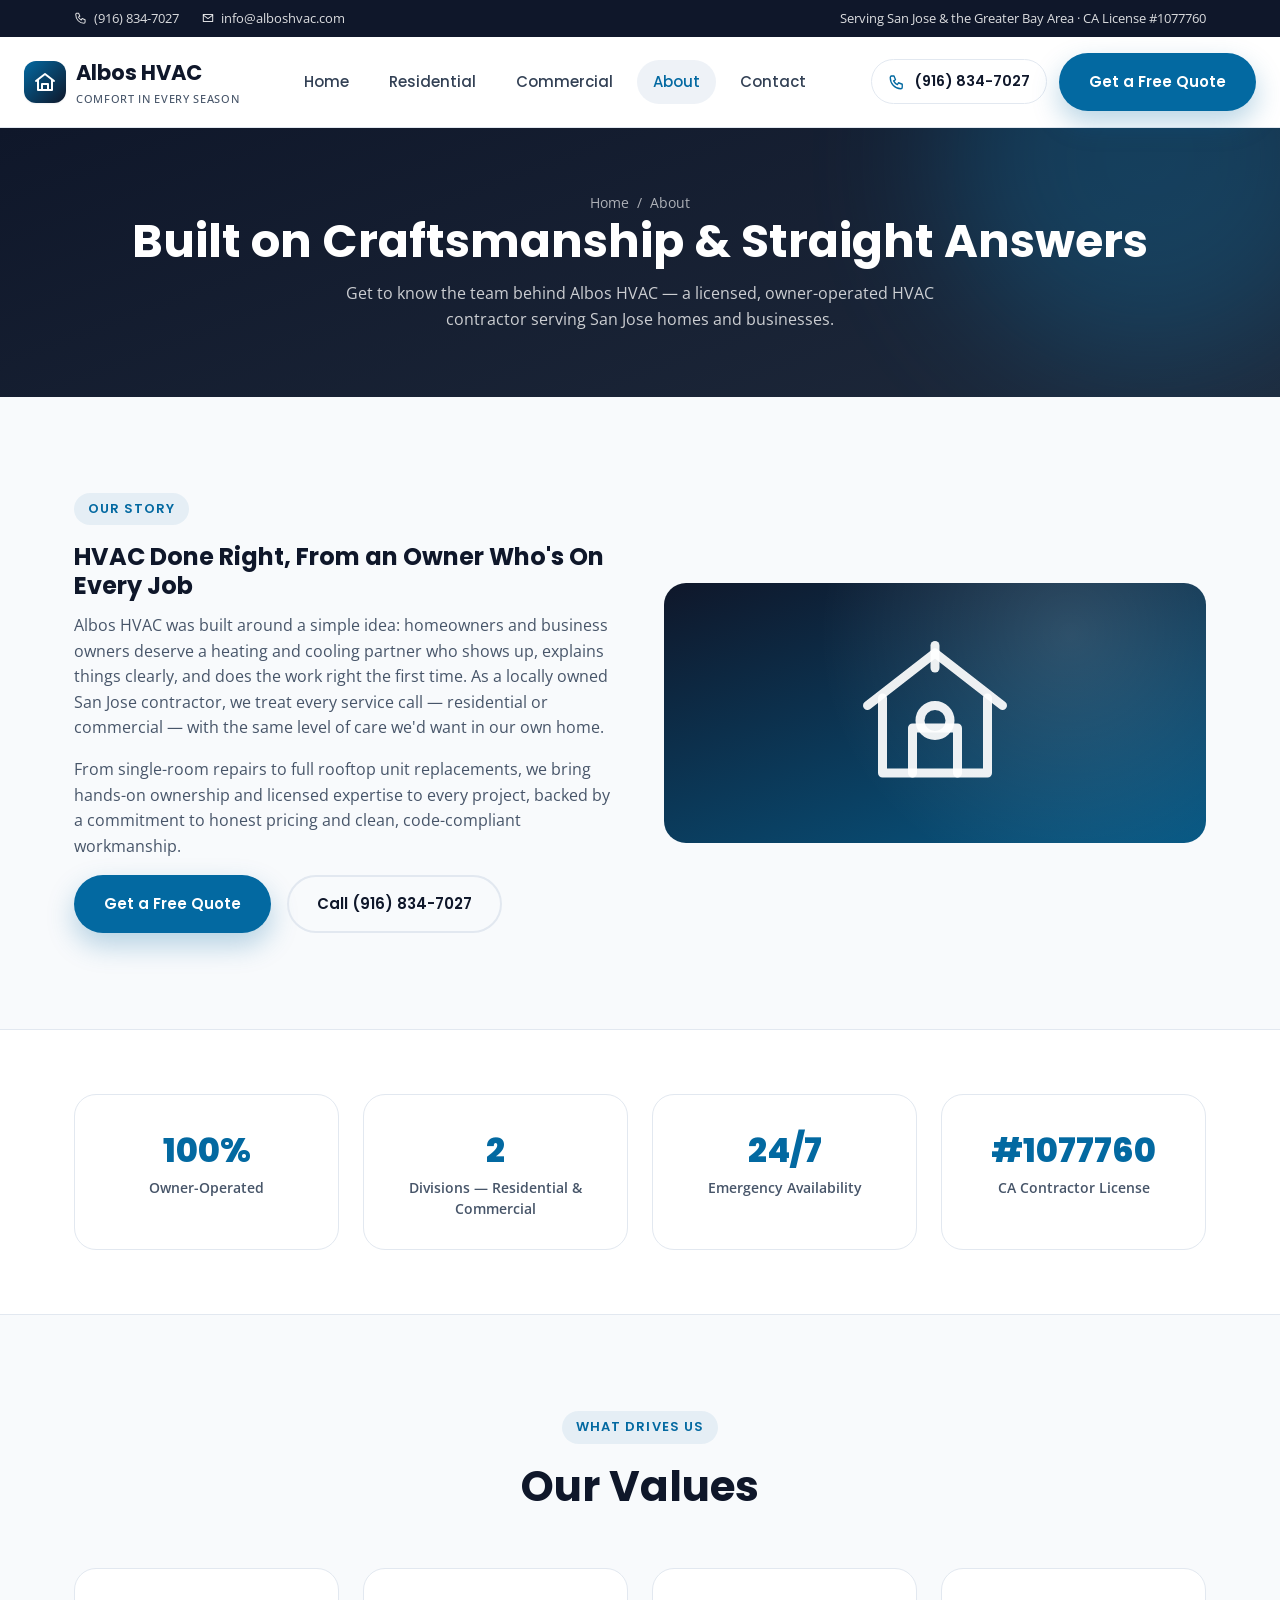
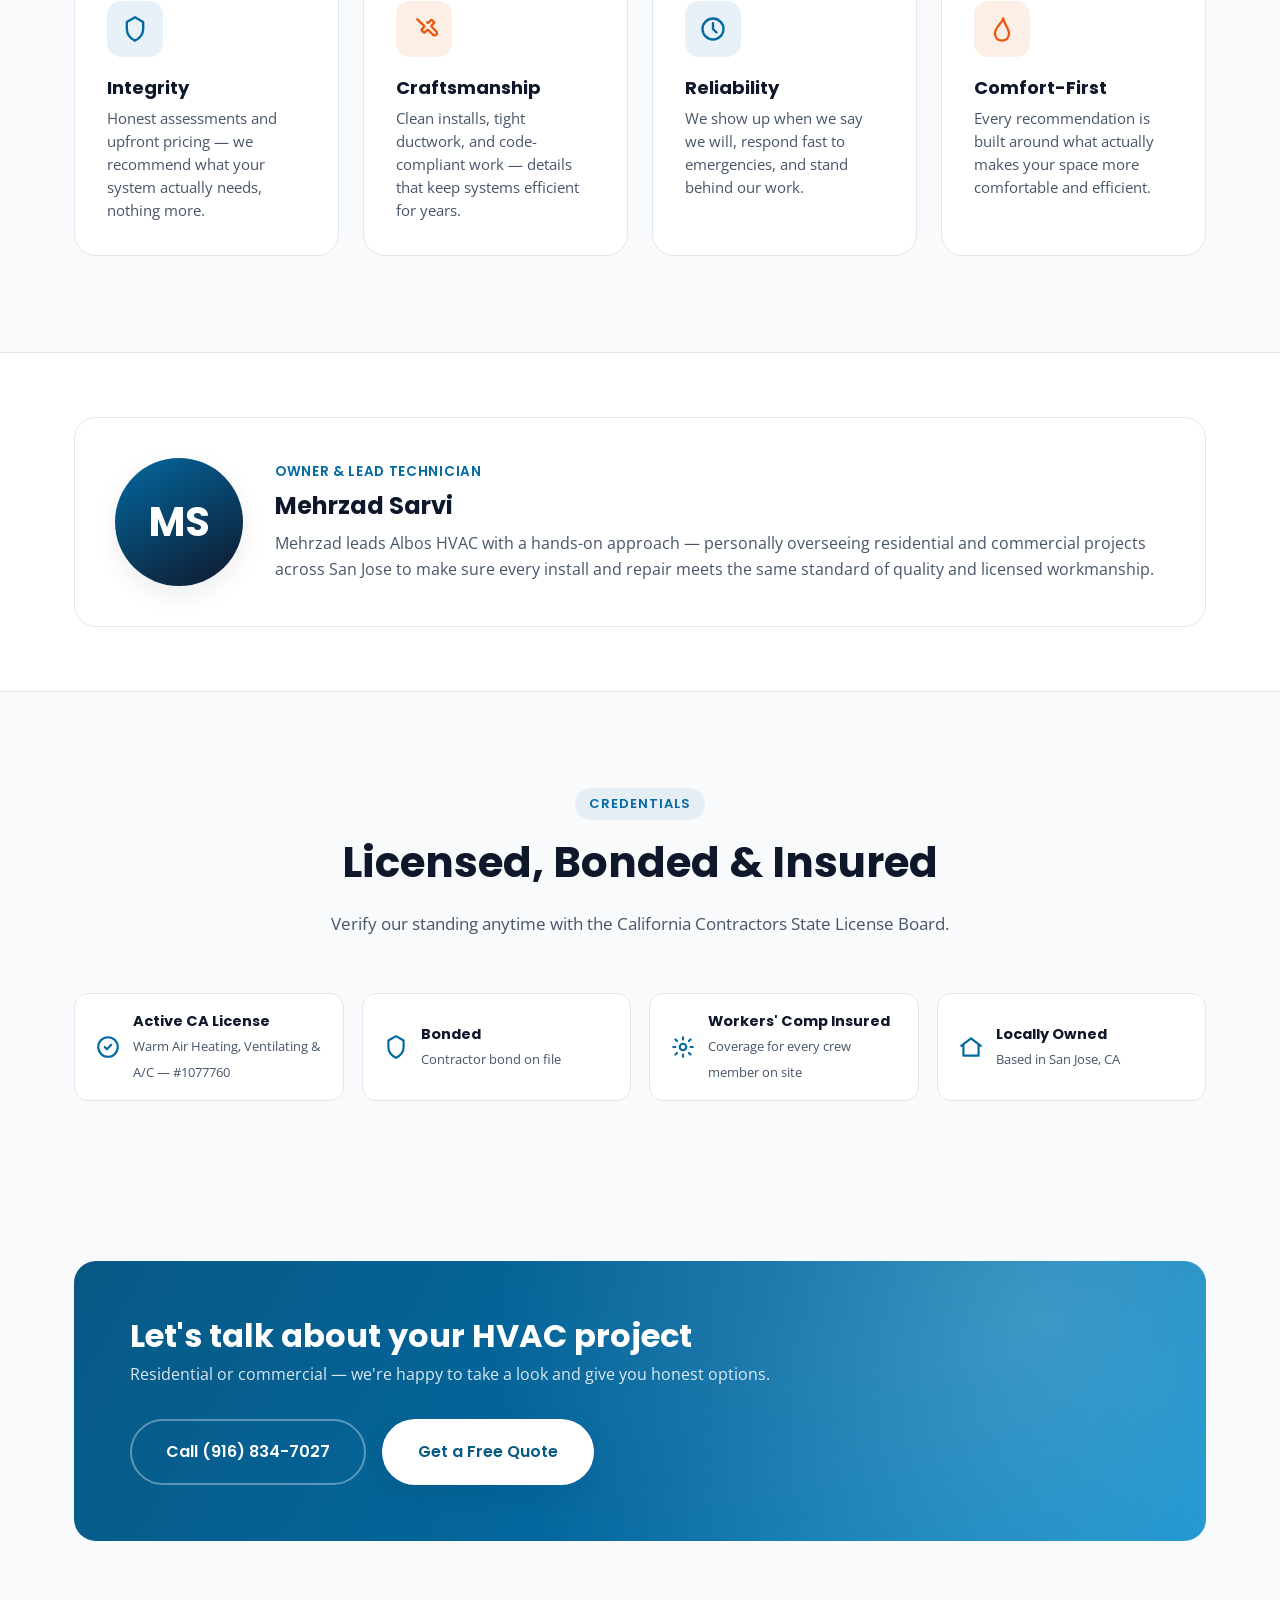
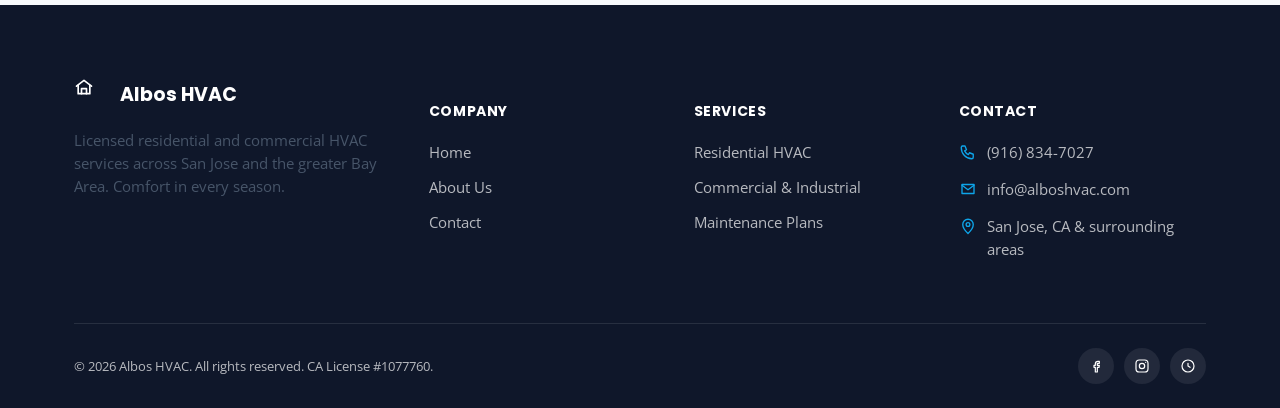
==== about.html @ 540f85bc "Add files via upload" ====
<!DOCTYPE html>
<html lang="en">
<head>
<meta charset="UTF-8">
<script>document.documentElement.classList.add('js-ready');</script>
<meta name="viewport" content="width=device-width, initial-scale=1.0">
<title>About Albos HVAC | Licensed San Jose HVAC Contractor</title>
<meta name="description" content="Albos HVAC is a licensed, owner-operated residential and commercial HVAC contractor serving San Jose, CA. Learn about our mission, values, and credentials.">
<link rel="icon" href="data:image/svg+xml,<svg xmlns=%22http://www.w3.org/2000/svg%22 viewBox=%220 0 24 24%22><rect width=%2224%22 height=%2224%22 rx=%226%22 fill=%22%230F172A%22/><path d=%22M12 5v14M5 12h14M7.5 7.5l9 9M16.5 7.5l-9 9%22 stroke=%22%2338BDF8%22 stroke-width=%222%22 stroke-linecap=%22round%22/></svg>">
<link rel="stylesheet" href="css/styles.css">
</head>
<body>

<div class="top-bar">
  <div class="container">
    <div class="top-links">
      <a href="tel:19168347027">
        <svg viewBox="0 0 24 24" fill="none" stroke="currentColor" stroke-width="1.8" stroke-linecap="round" stroke-linejoin="round"><path d="M4 4h4l2 5-2.5 1.5a11 11 0 0 0 5 5L14 13l5 2v4a2 2 0 0 1-2 2C9.4 21 3 14.6 3 6a2 2 0 0 1 2-2z"/></svg>
        (916) 834-7027
      </a>
      <a href="mailto:info@alboshvac.com">
        <svg viewBox="0 0 24 24" fill="none" stroke="currentColor" stroke-width="1.8" stroke-linecap="round" stroke-linejoin="round"><path d="M4 6h16v12H4z"/><path d="M4 7l8 6 8-6"/></svg>
        info@alboshvac.com
      </a>
    </div>
    <div class="top-links">
      <span>Serving San Jose &amp; the Greater Bay Area · CA License #1077760</span>
    </div>
  </div>
</div>

<header class="site-header">
  <div class="nav-wrap">
    <a href="index.html" class="logo">
      <span class="mark">
        <svg viewBox="0 0 24 24" fill="none" stroke="currentColor" stroke-width="2" stroke-linecap="round" stroke-linejoin="round"><path d="M3 11l9-7 9 7"/><path d="M5 10v10h14V10"/><path d="M9 20v-6h6v6"/></svg>
      </span>
      <span>Albos HVAC<small>Comfort in Every Season</small></span>
    </a>
    <nav class="main-nav">
      <a href="index.html" class="nav-link">Home</a>
      <a href="index.html#residential" class="nav-link">Residential</a>
      <a href="index.html#commercial" class="nav-link">Commercial</a>
      <a href="about.html" class="nav-link active">About</a>
      <a href="contact.html" class="nav-link">Contact</a>
    </nav>
    <div class="header-actions">
      <a href="tel:19168347027" class="phone-pill">
        <svg viewBox="0 0 24 24" fill="none" stroke="currentColor" stroke-width="1.8" stroke-linecap="round" stroke-linejoin="round"><path d="M4 4h4l2 5-2.5 1.5a11 11 0 0 0 5 5L14 13l5 2v4a2 2 0 0 1-2 2C9.4 21 3 14.6 3 6a2 2 0 0 1 2-2z"/></svg>
        <span>(916) 834-7027</span>
      </a>
      <a href="contact.html" class="btn btn-primary header-cta">Get a Free Quote</a>
      <button class="nav-toggle" aria-label="Toggle navigation" aria-expanded="false">
        <svg viewBox="0 0 24 24" fill="none" stroke="currentColor" stroke-width="2" stroke-linecap="round" stroke-linejoin="round"><path d="M4 6h16M4 12h16M4 18h16"/></svg>
      </button>
    </div>
  </div>
</header>

<section class="page-hero">
  <div class="container">
    <div class="breadcrumb"><a href="index.html">Home</a><span>/</span><span>About</span></div>
    <h1>Built on Craftsmanship &amp; Straight Answers</h1>
    <p style="color:rgba(255,255,255,.78); max-width:620px; margin:0 auto;">Get to know the team behind Albos HVAC — a licensed, owner-operated HVAC contractor serving San Jose homes and businesses.</p>
  </div>
</section>

<!-- Story -->
<section class="section">
  <div class="container">
    <div class="grid-2 reveal">
      <div>
        <div class="eyebrow">Our Story</div>
        <h2>HVAC Done Right, From an Owner Who's On Every Job</h2>
        <p>Albos HVAC was built around a simple idea: homeowners and business owners deserve a heating and cooling partner who shows up, explains things clearly, and does the work right the first time. As a locally owned San Jose contractor, we treat every service call — residential or commercial — with the same level of care we'd want in our own home.</p>
        <p>From single-room repairs to full rooftop unit replacements, we bring hands-on ownership and licensed expertise to every project, backed by a commitment to honest pricing and clean, code-compliant workmanship.</p>
        <div class="cta-row">
          <a href="contact.html" class="btn btn-primary">Get a Free Quote</a>
          <a href="tel:19168347027" class="btn btn-outline-dark">Call (916) 834-7027</a>
        </div>
      </div>
      <div class="service-visual" style="border-radius:var(--radius-lg);">
        <svg class="big-icon" viewBox="0 0 24 24" fill="none" stroke="currentColor" stroke-width="1.2" stroke-linecap="round" stroke-linejoin="round" style="width:55%;"><path d="M3 11l9-7 9 7"/><path d="M5 10v10h14V10"/><path d="M9 20v-6h6v6"/><path d="M12 3v3"/><circle cx="12" cy="13" r="2"/></svg>
      </div>
    </div>
  </div>
</section>

<!-- By the numbers -->
<section class="section-tight" style="background:var(--color-surface); border-top:1px solid var(--color-border); border-bottom:1px solid var(--color-border);">
  <div class="container">
    <div class="stat-strip reveal">
      <div class="stat"><div class="num">100%</div><div class="lbl">Owner-Operated</div></div>
      <div class="stat"><div class="num">2</div><div class="lbl">Divisions — Residential &amp; Commercial</div></div>
      <div class="stat"><div class="num">24/7</div><div class="lbl">Emergency Availability</div></div>
      <div class="stat"><div class="num">#1077760</div><div class="lbl">CA Contractor License</div></div>
    </div>
  </div>
</section>

<!-- Values -->
<section class="section">
  <div class="container">
    <div class="section-head reveal">
      <div class="eyebrow">What Drives Us</div>
      <h2>Our Values</h2>
    </div>
    <div class="grid-4">
      <div class="card feature-card value-card reveal">
        <div class="icon-badge"><svg viewBox="0 0 24 24" fill="none" stroke="currentColor" stroke-width="2" stroke-linecap="round" stroke-linejoin="round"><path d="M12 2l7 4v6c0 4.5-3 8-7 10-4-2-7-5.5-7-10V6z"/></svg></div>
        <h3>Integrity</h3>
        <p>Honest assessments and upfront pricing — we recommend what your system actually needs, nothing more.</p>
      </div>
      <div class="card feature-card value-card reveal reveal-delay-1">
        <div class="icon-badge warm"><svg viewBox="0 0 24 24" fill="none" stroke="currentColor" stroke-width="2" stroke-linecap="round" stroke-linejoin="round"><path d="M14.7 6.3a1 1 0 0 0 1.4 0l1.6-1.6a1 1 0 0 1 1.4 0l1.2 1.2a1 1 0 0 1 0 1.4l-1.6 1.6a1 1 0 0 0 0 1.4l3.6 3.6a2 2 0 1 1-2.8 2.8l-3.6-3.6a1 1 0 0 0-1.4 0l-1.6 1.6a1 1 0 0 1-1.4 0l-1.2-1.2a1 1 0 0 1 0-1.4l1.6-1.6a1 1 0 0 0 0-1.4L6.3 3.7"/></svg></div>
        <h3>Craftsmanship</h3>
        <p>Clean installs, tight ductwork, and code-compliant work — details that keep systems efficient for years.</p>
      </div>
      <div class="card feature-card value-card reveal reveal-delay-2">
        <div class="icon-badge"><svg viewBox="0 0 24 24" fill="none" stroke="currentColor" stroke-width="2" stroke-linecap="round" stroke-linejoin="round"><circle cx="12" cy="12" r="9"/><path d="M12 7v5l3 3"/></svg></div>
        <h3>Reliability</h3>
        <p>We show up when we say we will, respond fast to emergencies, and stand behind our work.</p>
      </div>
      <div class="card feature-card value-card reveal reveal-delay-3">
        <div class="icon-badge warm"><svg viewBox="0 0 24 24" fill="none" stroke="currentColor" stroke-width="2" stroke-linecap="round" stroke-linejoin="round"><path d="M12 22c4 0 6-3 6-6.5S14 8 13 3c-1 3-2 3.5-3.5 5.5S6 13 6 15.5C6 19 8 22 12 22z"/></svg></div>
        <h3>Comfort-First</h3>
        <p>Every recommendation is built around what actually makes your space more comfortable and efficient.</p>
      </div>
    </div>
  </div>
</section>

<!-- Founder -->
<section class="section-tight" style="background:var(--color-surface); border-top:1px solid var(--color-border); border-bottom:1px solid var(--color-border);">
  <div class="container">
    <div class="founder-block reveal">
      <div class="founder-avatar">MS</div>
      <div>
        <span class="founder-role">Owner &amp; Lead Technician</span>
        <h3 style="font-size:24px; margin-bottom:10px;">Mehrzad Sarvi</h3>
        <p style="margin-bottom:0;">Mehrzad leads Albos HVAC with a hands-on approach — personally overseeing residential and commercial projects across San Jose to make sure every install and repair meets the same standard of quality and licensed workmanship.</p>
      </div>
    </div>
  </div>
</section>

<!-- Credentials -->
<section class="section">
  <div class="container">
    <div class="section-head reveal">
      <div class="eyebrow">Credentials</div>
      <h2>Licensed, Bonded &amp; Insured</h2>
      <p>Verify our standing anytime with the California Contractors State License Board.</p>
    </div>
    <div class="credential-strip reveal">
      <div class="credential-chip"><svg viewBox="0 0 24 24" fill="none" stroke="currentColor" stroke-width="2" stroke-linecap="round" stroke-linejoin="round"><path d="M9 12l2 2 4-4"/><circle cx="12" cy="12" r="9"/></svg><div><strong>Active CA License</strong><span>Warm Air Heating, Ventilating &amp; A/C — #1077760</span></div></div>
      <div class="credential-chip"><svg viewBox="0 0 24 24" fill="none" stroke="currentColor" stroke-width="2" stroke-linecap="round" stroke-linejoin="round"><path d="M12 2l7 4v6c0 4.5-3 8-7 10-4-2-7-5.5-7-10V6z"/></svg><div><strong>Bonded</strong><span>Contractor bond on file</span></div></div>
      <div class="credential-chip"><svg viewBox="0 0 24 24" fill="none" stroke="currentColor" stroke-width="2" stroke-linecap="round" stroke-linejoin="round"><circle cx="12" cy="12" r="3"/><path d="M12 5v-2M12 21v-2M5 12H3M21 12h-2M6.5 6.5L5 5M19 19l-1.5-1.5M6.5 17.5L5 19M19 5l-1.5 1.5"/></svg><div><strong>Workers' Comp Insured</strong><span>Coverage for every crew member on site</span></div></div>
      <div class="credential-chip"><svg viewBox="0 0 24 24" fill="none" stroke="currentColor" stroke-width="2" stroke-linecap="round" stroke-linejoin="round"><path d="M3 11l9-7 9 7M5 10v10h14V10"/></svg><div><strong>Locally Owned</strong><span>Based in San Jose, CA</span></div></div>
    </div>
  </div>
</section>

<!-- CTA -->
<section class="section-tight">
  <div class="container">
    <div class="cta-banner reveal">
      <div>
        <h2>Let's talk about your HVAC project</h2>
        <p>Residential or commercial — we're happy to take a look and give you honest options.</p>
      </div>
      <div class="cta-row">
        <a href="tel:19168347027" class="btn btn-outline btn-lg">Call (916) 834-7027</a>
        <a href="contact.html" class="btn btn-lg" style="background:#fff; color:var(--color-accent-dark); box-shadow:var(--shadow-md);">Get a Free Quote</a>
      </div>
    </div>
  </div>
</section>

<footer class="site-footer">
  <div class="container">
    <div class="footer-grid">
      <div>
        <div class="foot-logo">
          <span class="mark" style="width:36px;height:36px;">
            <svg viewBox="0 0 24 24" fill="none" stroke="currentColor" stroke-width="2" stroke-linecap="round" stroke-linejoin="round" style="width:20px;height:20px;color:#fff;"><path d="M3 11l9-7 9 7"/><path d="M5 10v10h14V10"/><path d="M9 20v-6h6v6"/></svg>
          </span>
          <span>Albos HVAC</span>
        </div>
        <p style="font-size:14.5px;">Licensed residential and commercial HVAC services across San Jose and the greater Bay Area. Comfort in every season.</p>
      </div>
      <div>
        <h5>Company</h5>
        <ul>
          <li><a href="index.html">Home</a></li>
          <li><a href="about.html">About Us</a></li>
          <li><a href="contact.html">Contact</a></li>
        </ul>
      </div>
      <div>
        <h5>Services</h5>
        <ul>
          <li><a href="index.html#residential">Residential HVAC</a></li>
          <li><a href="index.html#commercial">Commercial &amp; Industrial</a></li>
          <li><a href="contact.html">Maintenance Plans</a></li>
        </ul>
      </div>
      <div>
        <h5>Contact</h5>
        <div class="footer-contact-item"><svg viewBox="0 0 24 24" fill="none" stroke="currentColor" stroke-width="1.8" stroke-linecap="round" stroke-linejoin="round"><path d="M4 4h4l2 5-2.5 1.5a11 11 0 0 0 5 5L14 13l5 2v4a2 2 0 0 1-2 2C9.4 21 3 14.6 3 6a2 2 0 0 1 2-2z"/></svg><a href="tel:19168347027">(916) 834-7027</a></div>
        <div class="footer-contact-item"><svg viewBox="0 0 24 24" fill="none" stroke="currentColor" stroke-width="1.8" stroke-linecap="round" stroke-linejoin="round"><path d="M4 6h16v12H4z"/><path d="M4 7l8 6 8-6"/></svg><a href="mailto:info@alboshvac.com">info@alboshvac.com</a></div>
        <div class="footer-contact-item"><svg viewBox="0 0 24 24" fill="none" stroke="currentColor" stroke-width="1.8" stroke-linecap="round" stroke-linejoin="round"><path d="M12 22s7-6.6 7-12A7 7 0 1 0 5 10c0 5.4 7 12 7 12z"/><circle cx="12" cy="10" r="2.5"/></svg><span>San Jose, CA &amp; surrounding areas</span></div>
      </div>
    </div>
    <div class="footer-bottom">
      <span>&copy; <span id="year"></span> Albos HVAC. All rights reserved. CA License #1077760.</span>
      <div class="socials">
        <a href="#" aria-label="Facebook"><svg viewBox="0 0 24 24" fill="none" stroke="currentColor" stroke-width="1.8" stroke-linecap="round" stroke-linejoin="round"><path d="M15 8h2V5h-2a4 4 0 0 0-4 4v2H9v3h2v7h3v-7h2.5l.5-3H14v-1.5A1 1 0 0 1 15 8z"/></svg></a>
        <a href="#" aria-label="Instagram"><svg viewBox="0 0 24 24" fill="none" stroke="currentColor" stroke-width="1.8" stroke-linecap="round" stroke-linejoin="round"><rect x="3" y="3" width="18" height="18" rx="5"/><circle cx="12" cy="12" r="4"/><path d="M17.5 6.5h.01"/></svg></a>
        <a href="#" aria-label="Google"><svg viewBox="0 0 24 24" fill="none" stroke="currentColor" stroke-width="1.8" stroke-linecap="round" stroke-linejoin="round"><circle cx="12" cy="12" r="9"/><path d="M12 8v4l3 2"/></svg></a>
      </div>
    </div>
  </div>
</footer>

<button class="back-to-top" aria-label="Back to top">
  <svg viewBox="0 0 24 24" fill="none" stroke="currentColor" stroke-width="2" stroke-linecap="round" stroke-linejoin="round"><path d="M12 19V5M5 12l7-7 7 7"/></svg>
</button>

<script src="js/main.js"></script>
</body>
</html>
---- css/styles.css ----
/* ==========================================================================
   Albos HVAC — Design System
   Style: Trust & Authority (clean, professional, modern)
   Fonts: Poppins (headings) / Open Sans (body)
   ========================================================================== */

@import url('https://fonts.googleapis.com/css2?family=Open+Sans:wght@300;400;500;600;700&family=Poppins:wght@400;500;600;700;800&display=swap');

:root {
  /* Brand palette */
  --color-primary: #0F172A;        /* deep navy — headings, header, footer */
  --color-primary-2: #1E293B;      /* lighter navy for gradients */
  --color-on-primary: #FFFFFF;
  --color-secondary: #334155;
  --color-accent: #0369A1;         /* trust blue — links, primary CTA */
  --color-accent-light: #0EA5E9;   /* sky blue — cooling / gradients */
  --color-accent-dark: #075985;
  --color-warm: #EA580C;           /* heating accent — used sparingly */
  --color-warm-light: #FB923C;
  --color-bg: #F8FAFC;
  --color-surface: #FFFFFF;
  --color-fg: #0F172A;
  --color-fg-muted: #475569;
  --color-muted: #EEF2F7;
  --color-border: #E2E8F0;
  --color-destructive: #DC2626;
  --color-success: #16A34A;
  --color-ring: #0369A1;

  --font-heading: 'Poppins', system-ui, sans-serif;
  --font-body: 'Open Sans', system-ui, sans-serif;

  --radius-sm: 8px;
  --radius-md: 14px;
  --radius-lg: 22px;
  --radius-full: 999px;

  --shadow-sm: 0 1px 2px rgba(15, 23, 42, 0.06);
  --shadow-md: 0 8px 24px rgba(15, 23, 42, 0.08);
  --shadow-lg: 0 20px 48px rgba(15, 23, 42, 0.14);
  --shadow-accent: 0 12px 28px rgba(3, 105, 161, 0.28);

  --container-w: 1180px;
  --transition: 220ms cubic-bezier(0.4, 0, 0.2, 1);
}

/* ---------- Reset ---------- */
*, *::before, *::after { box-sizing: border-box; }
html { scroll-behavior: smooth; }
body {
  margin: 0;
  font-family: var(--font-body);
  color: var(--color-fg);
  background: var(--color-bg);
  line-height: 1.6;
  font-size: 16px;
  -webkit-font-smoothing: antialiased;
}
img, svg { display: block; max-width: 100%; }
a { color: inherit; text-decoration: none; }
ul { list-style: none; margin: 0; padding: 0; }
button { font-family: inherit; cursor: pointer; }
h1, h2, h3, h4 {
  font-family: var(--font-heading);
  color: var(--color-primary);
  line-height: 1.2;
  margin: 0 0 .5em;
  font-weight: 700;
}
p { margin: 0 0 1em; color: var(--color-fg-muted); }

@media (prefers-reduced-motion: reduce) {
  *, *::before, *::after { animation-duration: 0.01ms !important; animation-iteration-count: 1 !important; transition-duration: 0.01ms !important; scroll-behavior: auto !important; }
}

/* ---------- Layout ---------- */
.container { max-width: var(--container-w); margin: 0 auto; padding: 0 24px; }
.section { padding: 96px 0; }
.section-tight { padding: 64px 0; }
@media (max-width: 768px) {
  .section { padding: 64px 0; }
  .section-tight { padding: 44px 0; }
}

.eyebrow {
  display: inline-flex;
  align-items: center;
  gap: 8px;
  font-family: var(--font-heading);
  font-size: 13px;
  font-weight: 600;
  letter-spacing: .08em;
  text-transform: uppercase;
  color: var(--color-accent);
  background: rgba(3, 105, 161, 0.08);
  padding: 6px 14px;
  border-radius: var(--radius-full);
  margin-bottom: 18px;
}
.eyebrow.warm { color: var(--color-warm); background: rgba(234, 88, 12, 0.09); }

.section-head { max-width: 680px; margin: 0 auto 56px; text-align: center; }
.section-head h2 { font-size: clamp(28px, 3.6vw, 42px); }
.section-head p { font-size: 17px; }

.grid-2 { display: grid; grid-template-columns: 1fr 1fr; gap: 48px; align-items: center; }
.grid-3 { display: grid; grid-template-columns: repeat(3, 1fr); gap: 28px; }
.grid-4 { display: grid; grid-template-columns: repeat(4, 1fr); gap: 24px; }
@media (max-width: 1024px) {
  .grid-3 { grid-template-columns: repeat(2, 1fr); }
  .grid-4 { grid-template-columns: repeat(2, 1fr); }
}
@media (max-width: 768px) {
  .grid-2 { grid-template-columns: 1fr; gap: 36px; }
  .grid-3 { grid-template-columns: 1fr; }
  .grid-4 { grid-template-columns: 1fr; }
}

/* ---------- Buttons ---------- */
.btn {
  display: inline-flex;
  align-items: center;
  justify-content: center;
  gap: 10px;
  font-family: var(--font-heading);
  font-weight: 600;
  font-size: 15px;
  padding: 15px 28px;
  border-radius: var(--radius-full);
  border: 2px solid transparent;
  transition: transform var(--transition), box-shadow var(--transition), background var(--transition), color var(--transition), border-color var(--transition);
  min-height: 48px;
  white-space: nowrap;
}
.btn svg { width: 18px; height: 18px; flex-shrink: 0; }
.btn:active { transform: translateY(1px); }
.btn-primary {
  background: var(--color-accent);
  color: #fff;
  box-shadow: var(--shadow-accent);
}
.btn-primary:hover { background: var(--color-accent-dark); box-shadow: 0 14px 32px rgba(3,105,161,.36); transform: translateY(-2px); }
.btn-warm {
  background: linear-gradient(135deg, var(--color-warm) 0%, var(--color-warm-light) 100%);
  color: #fff;
  box-shadow: 0 12px 28px rgba(234, 88, 12, .3);
}
.btn-warm:hover { transform: translateY(-2px); box-shadow: 0 16px 34px rgba(234,88,12,.38); }
.btn-outline {
  background: transparent;
  border-color: rgba(255,255,255,.35);
  color: #fff;
}
.btn-outline:hover { background: rgba(255,255,255,.12); border-color: #fff; transform: translateY(-2px); }
.btn-outline-dark {
  background: transparent;
  border-color: var(--color-border);
  color: var(--color-primary);
}
.btn-outline-dark:hover { border-color: var(--color-accent); color: var(--color-accent); transform: translateY(-2px); }
.btn-block { width: 100%; }
.btn-lg { padding: 18px 34px; font-size: 16px; }

.cta-row { display: flex; flex-wrap: wrap; gap: 16px; }

/* ---------- Header ---------- */
.top-bar {
  background: var(--color-primary);
  color: rgba(255,255,255,.85);
  font-size: 13px;
}
.top-bar .container { display: flex; align-items: center; justify-content: space-between; padding-top: 8px; padding-bottom: 8px; }
.top-bar a { display: inline-flex; align-items: center; gap: 6px; }
.top-bar .top-links { display: flex; gap: 22px; }
.top-bar svg { width: 14px; height: 14px; }

header.site-header {
  /* NOTE: intentionally no backdrop-filter/transform/filter here — any of those on
     this element would make it the containing block for its position:fixed
     descendants (the mobile nav panel) instead of the viewport, breaking the
     full-screen dropdown on small screens. Solid background instead. */
  position: sticky;
  top: 0;
  z-index: 100;
  background: rgba(255, 255, 255, 0.98);
  border-bottom: 1px solid var(--color-border);
}
.nav-wrap { display: flex; align-items: center; justify-content: space-between; padding: 16px 24px; }

.logo { display: flex; align-items: center; gap: 10px; font-family: var(--font-heading); font-weight: 700; font-size: 21px; color: var(--color-primary); }
.logo .mark {
  width: 42px; height: 42px; border-radius: 12px;
  background: linear-gradient(135deg, var(--color-accent) 0%, var(--color-primary) 100%);
  display: flex; align-items: center; justify-content: center;
  box-shadow: var(--shadow-sm);
}
.logo .mark svg { width: 24px; height: 24px; color: #fff; }
.logo small { display: block; font-family: var(--font-body); font-weight: 500; font-size: 11px; letter-spacing: .06em; text-transform: uppercase; color: var(--color-fg-muted); }

.main-nav { display: flex; align-items: center; gap: 8px; }
.main-nav a.nav-link {
  font-family: var(--font-heading);
  font-weight: 500;
  font-size: 15px;
  color: var(--color-secondary);
  padding: 10px 16px;
  border-radius: var(--radius-full);
  transition: background var(--transition), color var(--transition);
}
.main-nav a.nav-link:hover, .main-nav a.nav-link.active { background: var(--color-muted); color: var(--color-accent); }
.header-actions { display: flex; align-items: center; gap: 12px; }
.phone-pill {
  display: flex; align-items: center; gap: 8px;
  font-family: var(--font-heading); font-weight: 600; font-size: 14.5px;
  color: var(--color-primary);
  padding: 10px 16px; border-radius: var(--radius-full);
  border: 1.5px solid var(--color-border);
  transition: border-color var(--transition), color var(--transition);
}
.phone-pill:hover { border-color: var(--color-accent); color: var(--color-accent); }
.phone-pill svg { width: 18px; height: 18px; color: var(--color-accent); }

.nav-toggle { display: none; background: none; border: none; padding: 8px; }
.nav-toggle svg { width: 26px; height: 26px; color: var(--color-primary); }

@media (max-width: 980px) {
  .main-nav { position: fixed; inset: 72px 0 0 0; background: #fff; flex-direction: column; align-items: stretch; padding: 20px; gap: 4px; transform: translateY(-12px); opacity: 0; pointer-events: none; transition: all var(--transition); border-top: 1px solid var(--color-border); overflow-y: auto; z-index: 99; }
  .main-nav.open { transform: translateY(0); opacity: 1; pointer-events: auto; }
  .main-nav a.nav-link { padding: 14px 16px; border-bottom: 1px solid var(--color-border); border-radius: 0; }
  .nav-toggle { display: inline-flex; }
  .top-bar .top-links { display: none; }
}

@media (max-width: 640px) {
  .nav-wrap { padding: 12px 16px; }
  .logo { font-size: 17px; gap: 8px; }
  .logo .mark { width: 36px; height: 36px; }
  .logo .mark svg { width: 20px; height: 20px; }
  .logo small { display: none; }
  .phone-pill { display: none; }
  .header-actions { gap: 8px; }
  .btn-primary.header-cta { padding: 12px 16px; font-size: 13.5px; }
}

/* ---------- Hero ---------- */
.hero {
  position: relative;
  overflow: hidden;
  background: linear-gradient(160deg, var(--color-primary) 0%, var(--color-primary-2) 55%, #14304d 100%);
  color: #fff;
  padding: 90px 0 110px;
}
.hero::before, .hero::after {
  content: "";
  position: absolute;
  border-radius: 50%;
  filter: blur(60px);
  opacity: .35;
}
.hero::before { width: 480px; height: 480px; background: var(--color-accent-light); top: -160px; right: -120px; }
.hero::after { width: 380px; height: 380px; background: var(--color-warm); bottom: -160px; left: -100px; opacity: .18; }
.hero .container { position: relative; z-index: 2; }
.hero-grid { display: grid; grid-template-columns: 1.05fr .95fr; gap: 56px; align-items: center; }
@media (max-width: 980px) { .hero-grid { grid-template-columns: 1fr; } }

.hero h1 { color: #fff; font-size: clamp(34px, 4.6vw, 56px); letter-spacing: -0.01em; }
.hero .lede { color: rgba(255,255,255,.78); font-size: 18px; max-width: 520px; }
.hero-badges { display: flex; flex-wrap: wrap; gap: 12px; margin-top: 36px; }
.hero-badge {
  display: flex; align-items: center; gap: 8px;
  background: rgba(255,255,255,.08);
  border: 1px solid rgba(255,255,255,.16);
  padding: 10px 14px; border-radius: var(--radius-full);
  font-size: 13.5px; font-weight: 600; color: #fff;
}
.hero-badge svg { width: 16px; height: 16px; color: var(--color-accent-light); }

/* Hero visual: animated equipment illustration */
.hero-visual { position: relative; display: flex; align-items: center; justify-content: center; }
.hero-orb {
  width: min(420px, 90%);
  aspect-ratio: 1;
  border-radius: 50%;
  background: radial-gradient(circle at 32% 28%, rgba(255,255,255,.16), rgba(255,255,255,0) 60%), linear-gradient(150deg, rgba(3,105,161,.55), rgba(15,23,42,.15));
  border: 1px solid rgba(255,255,255,.18);
  display: flex; align-items: center; justify-content: center;
  position: relative;
}
.hero-orb svg.house { width: 54%; height: 54%; color: #fff; opacity: .95; }
.float-chip {
  position: absolute;
  background: #fff;
  color: var(--color-primary);
  border-radius: var(--radius-md);
  box-shadow: var(--shadow-lg);
  padding: 12px 16px;
  display: flex; align-items: center; gap: 10px;
  font-family: var(--font-heading); font-weight: 600; font-size: 13.5px;
  animation: floaty 5s ease-in-out infinite;
}
.float-chip svg { width: 20px; height: 20px; }
.float-chip.chip-cool { top: 6%; left: -4%; animation-delay: .2s; }
.float-chip.chip-cool svg { color: var(--color-accent-light); }
.float-chip.chip-heat { bottom: 10%; right: -6%; animation-delay: 1.1s; }
.float-chip.chip-heat svg { color: var(--color-warm); }
.float-chip.chip-air { top: 48%; left: -12%; animation-delay: 2s; }
.float-chip.chip-air svg { color: var(--color-success); }
@media (max-width: 640px) {
  .float-chip { padding: 9px 12px; font-size: 12px; }
  .float-chip.chip-cool { left: 0; }
  .float-chip.chip-air { left: 0; }
  .float-chip.chip-heat { right: 0; }
}
@keyframes floaty { 0%, 100% { transform: translateY(0); } 50% { transform: translateY(-14px); } }

/* ---------- Trust strip ---------- */
.trust-strip { background: var(--color-surface); border-bottom: 1px solid var(--color-border); }
.trust-strip .container { display: flex; flex-wrap: wrap; gap: 32px; justify-content: space-between; padding: 26px 24px; }
.trust-item { display: flex; align-items: center; gap: 10px; font-family: var(--font-heading); font-weight: 600; font-size: 14px; color: var(--color-secondary); }
.trust-item svg { width: 22px; height: 22px; color: var(--color-accent); flex-shrink: 0; }

/* ---------- Cards ---------- */
.card {
  background: var(--color-surface);
  border: 1px solid var(--color-border);
  border-radius: var(--radius-lg);
  padding: 32px;
  transition: transform var(--transition), box-shadow var(--transition), border-color var(--transition);
}
.card:hover { transform: translateY(-6px); box-shadow: var(--shadow-lg); border-color: transparent; }

.icon-badge {
  width: 56px; height: 56px; border-radius: var(--radius-md);
  display: flex; align-items: center; justify-content: center;
  background: rgba(3,105,161,.09);
  margin-bottom: 20px;
}
.icon-badge svg { width: 28px; height: 28px; color: var(--color-accent); }
.icon-badge.warm { background: rgba(234,88,12,.1); }
.icon-badge.warm svg { color: var(--color-warm); }

.feature-card h3 { font-size: 18px; margin-bottom: 8px; }
.feature-card p { font-size: 14.5px; margin-bottom: 0; }

/* Service showcase (residential / commercial) */
.service-block {
  background: var(--color-surface);
  border: 1px solid var(--color-border);
  border-radius: var(--radius-lg);
  overflow: hidden;
  display: grid;
  grid-template-columns: 1fr 1fr;
}
.service-block + .service-block { margin-top: 32px; }
.service-block.reverse { grid-template-columns: 1fr 1fr; }
.service-block.reverse .service-copy { order: 2; }
.service-block.reverse .service-visual { order: 1; }
@media (max-width: 900px) {
  .service-block, .service-block.reverse { grid-template-columns: 1fr; }
  .service-block.reverse .service-copy, .service-block.reverse .service-visual { order: initial; }
}
.service-copy { padding: 44px; }
.service-copy h3 { font-size: 26px; }
.service-copy > p { font-size: 15.5px; }
.service-visual {
  background: linear-gradient(160deg, var(--color-primary) 0%, var(--color-accent-dark) 100%);
  display: flex; align-items: center; justify-content: center;
  padding: 40px; position: relative; overflow: hidden; min-height: 260px;
}
.service-visual.commercial { background: linear-gradient(160deg, #0F172A 0%, #334155 100%); }
.service-visual svg.big-icon { width: 42%; max-width: 180px; color: rgba(255,255,255,.92); }
.service-visual::after { content:""; position:absolute; inset:0; background: radial-gradient(circle at 75% 20%, rgba(255,255,255,.14), transparent 55%); }

.tag-list { display: flex; flex-wrap: wrap; gap: 10px; margin-top: 22px; }
.tag {
  display: flex; align-items: center; gap: 7px;
  background: var(--color-muted); border-radius: var(--radius-full);
  padding: 8px 14px; font-size: 13.5px; font-weight: 600; color: var(--color-secondary);
}
.tag svg { width: 15px; height: 15px; color: var(--color-accent); }

/* Steps */
.steps { display: grid; grid-template-columns: repeat(4, 1fr); gap: 24px; counter-reset: step; }
@media (max-width: 900px) { .steps { grid-template-columns: repeat(2, 1fr); } }
@media (max-width: 560px) { .steps { grid-template-columns: 1fr; } }
.step { position: relative; padding: 30px 24px 24px; background: var(--color-surface); border: 1px solid var(--color-border); border-radius: var(--radius-lg); }
.step-num {
  width: 40px; height: 40px; border-radius: var(--radius-full);
  background: var(--color-primary); color: #fff;
  display: flex; align-items: center; justify-content: center;
  font-family: var(--font-heading); font-weight: 700; margin-bottom: 16px;
}
.step h4 { font-size: 16.5px; margin-bottom: 6px; }
.step p { font-size: 14px; margin-bottom: 0; }

/* Value cards (about page) */
.value-card { text-align: left; }

/* ---------- CTA banner ---------- */
.cta-banner {
  background: linear-gradient(120deg, var(--color-accent-dark) 0%, var(--color-accent) 55%, var(--color-accent-light) 130%);
  border-radius: var(--radius-lg);
  padding: 56px;
  color: #fff;
  display: flex; align-items: center; justify-content: space-between; gap: 32px; flex-wrap: wrap;
  position: relative; overflow: hidden;
}
.cta-banner::after { content:""; position:absolute; inset:0; background: radial-gradient(circle at 85% 20%, rgba(255,255,255,.22), transparent 55%); }
.cta-banner > * { position: relative; z-index: 1; }
.cta-banner h2 { color: #fff; font-size: clamp(24px, 3vw, 32px); margin-bottom: 6px; }
.cta-banner p { color: rgba(255,255,255,.85); margin-bottom: 0; }
@media (max-width: 768px) { .cta-banner { padding: 36px 28px; flex-direction: column; text-align: center; } .cta-banner .cta-row { justify-content: center; } }

.emergency-banner {
  background: linear-gradient(120deg, #7C2D12 0%, var(--color-warm) 100%);
  border-radius: var(--radius-lg);
  padding: 30px 40px;
  color: #fff;
  display: flex; align-items: center; justify-content: space-between; gap: 24px; flex-wrap: wrap;
}
.emergency-banner .label { display: flex; align-items: center; gap: 14px; }
.emergency-banner .label svg { width: 30px; height: 30px; flex-shrink: 0; }
.emergency-banner strong { display: block; font-family: var(--font-heading); font-size: 17px; }
.emergency-banner span { font-size: 13.5px; color: rgba(255,255,255,.85); }

/* ---------- Footer ---------- */
footer.site-footer { background: var(--color-primary); color: rgba(255,255,255,.7); padding: 72px 0 0; }
.footer-grid { display: grid; grid-template-columns: 1.4fr 1fr 1fr 1.1fr; gap: 40px; padding-bottom: 48px; border-bottom: 1px solid rgba(255,255,255,.1); }
@media (max-width: 900px) { .footer-grid { grid-template-columns: 1fr 1fr; } }
@media (max-width: 560px) { .footer-grid { grid-template-columns: 1fr; } }
.footer-grid h5 { color: #fff; font-family: var(--font-heading); font-size: 14px; letter-spacing: .04em; text-transform: uppercase; margin-bottom: 18px; }
.footer-grid ul li { margin-bottom: 12px; font-size: 14.5px; }
.footer-grid ul li a:hover { color: #fff; }
.footer-grid .foot-logo { display: flex; align-items: center; gap: 10px; margin-bottom: 16px; }
.footer-grid .foot-logo span { font-family: var(--font-heading); font-weight: 700; font-size: 19px; color: #fff; }
.footer-contact-item { display: flex; align-items: flex-start; gap: 10px; margin-bottom: 14px; font-size: 14.5px; }
.footer-contact-item svg { width: 18px; height: 18px; color: var(--color-accent-light); flex-shrink: 0; margin-top: 2px; }
.footer-bottom { display: flex; justify-content: space-between; align-items: center; padding: 24px 0; font-size: 13px; flex-wrap: wrap; gap: 12px; }
.footer-bottom .socials { display: flex; gap: 10px; }
.footer-bottom .socials a { width: 36px; height: 36px; border-radius: 50%; background: rgba(255,255,255,.08); display: flex; align-items: center; justify-content: center; transition: background var(--transition); }
.footer-bottom .socials a:hover { background: var(--color-accent); }
.footer-bottom .socials svg { width: 16px; height: 16px; color: #fff; }

/* ---------- Page hero (interior pages) ---------- */
.page-hero {
  background: linear-gradient(160deg, var(--color-primary) 0%, var(--color-primary-2) 100%);
  color: #fff; padding: 64px 0; text-align: center; position: relative; overflow: hidden;
}
.page-hero::before { content:""; position:absolute; width: 420px; height: 420px; background: var(--color-accent-light); opacity: .22; filter: blur(70px); border-radius: 50%; top: -180px; right: -80px; }
.page-hero .container { position: relative; z-index: 1; }
.page-hero h1 { color: #fff; font-size: clamp(30px, 4vw, 46px); margin-bottom: 12px; }
.breadcrumb { display: flex; justify-content: center; gap: 8px; font-size: 14px; color: rgba(255,255,255,.65); }
.breadcrumb a:hover { color: #fff; }

/* ---------- Forms ---------- */
.form-grid { display: grid; grid-template-columns: 1fr 1fr; gap: 20px; }
@media (max-width: 640px) { .form-grid { grid-template-columns: 1fr; } }
.field { display: flex; flex-direction: column; gap: 8px; margin-bottom: 20px; }
.field.full { grid-column: 1 / -1; }
.field label { font-family: var(--font-heading); font-weight: 600; font-size: 14px; color: var(--color-primary); }
.field input, .field select, .field textarea {
  font-family: var(--font-body);
  font-size: 15px;
  padding: 13px 16px;
  border: 1.5px solid var(--color-border);
  border-radius: var(--radius-sm);
  background: var(--color-bg);
  color: var(--color-fg);
  transition: border-color var(--transition), box-shadow var(--transition);
  width: 100%;
}
.field textarea { resize: vertical; min-height: 130px; }
.field input:focus, .field select:focus, .field textarea:focus {
  outline: none; border-color: var(--color-accent); box-shadow: 0 0 0 4px rgba(3,105,161,.14);
}
.field-hint { font-size: 12.5px; color: var(--color-fg-muted); }
.form-note { display: flex; align-items: flex-start; gap: 10px; font-size: 13px; color: var(--color-fg-muted); margin-top: 4px; }
.form-note svg { width: 16px; height: 16px; flex-shrink: 0; margin-top: 1px; color: var(--color-accent); }
.form-success {
  display: none; align-items: center; gap: 12px; background: rgba(22,163,74,.1); border: 1px solid rgba(22,163,74,.3);
  color: #15803D; padding: 16px 18px; border-radius: var(--radius-sm); font-weight: 600; font-size: 14.5px; margin-top: 18px;
}
.form-success.show { display: flex; }
.form-success svg { width: 20px; height: 20px; flex-shrink: 0; }

/* Contact info cards */
.contact-info-card { display: flex; gap: 18px; align-items: flex-start; }
.contact-info-card .icon-badge { flex-shrink: 0; margin-bottom: 0; }
.contact-info-card h4 { font-size: 16px; margin-bottom: 4px; }
.contact-info-card p { font-size: 14.5px; margin-bottom: 0; }
.contact-info-card a.value { font-family: var(--font-heading); font-weight: 600; color: var(--color-accent); font-size: 15.5px; }
.contact-info-card a.value:hover { text-decoration: underline; }

.map-frame { border-radius: var(--radius-lg); overflow: hidden; border: 1px solid var(--color-border); box-shadow: var(--shadow-md); transition: transform var(--transition), box-shadow var(--transition); }
.map-frame:hover { transform: translateY(-4px); box-shadow: var(--shadow-lg); }
.map-visual {
  position: relative;
  min-height: 240px;
  display: flex; flex-direction: column; align-items: center; justify-content: center; gap: 10px;
  text-align: center;
  padding: 32px;
  background:
    radial-gradient(circle at 20% 20%, rgba(255,255,255,.14), transparent 45%),
    radial-gradient(circle at 80% 75%, rgba(14,165,233,.35), transparent 50%),
    linear-gradient(150deg, var(--color-primary) 0%, var(--color-accent-dark) 100%);
  overflow: hidden;
}
.map-visual::before {
  content: "";
  position: absolute; inset: 0;
  background-image:
    linear-gradient(rgba(255,255,255,.06) 1px, transparent 1px),
    linear-gradient(90deg, rgba(255,255,255,.06) 1px, transparent 1px);
  background-size: 36px 36px;
}
.map-visual .pin { width: 40px; height: 40px; color: #fff; position: relative; z-index: 1; }
.map-visual strong { position: relative; z-index: 1; font-family: var(--font-heading); color: #fff; font-size: 16.5px; }
.map-visual span { position: relative; z-index: 1; display: inline-flex; align-items: center; gap: 6px; color: rgba(255,255,255,.8); font-size: 13.5px; font-weight: 600; }
.map-visual span svg { color: rgba(255,255,255,.8); }

/* Hours table */
.hours-table { width: 100%; border-collapse: collapse; }
.hours-table td { padding: 10px 0; border-bottom: 1px solid var(--color-border); font-size: 14.5px; }
.hours-table td:first-child { font-weight: 600; color: var(--color-primary); font-family: var(--font-heading); }
.hours-table td:last-child { text-align: right; color: var(--color-fg-muted); }
.hours-table tr:last-child td { border-bottom: none; }

/* Values grid on about */
.credential-strip { display: flex; flex-wrap: wrap; gap: 18px; }
.credential-chip {
  display: flex; align-items: center; gap: 12px;
  background: var(--color-surface); border: 1px solid var(--color-border);
  border-radius: var(--radius-md); padding: 16px 20px; flex: 1; min-width: 220px;
}
.credential-chip svg { width: 26px; height: 26px; color: var(--color-accent); flex-shrink: 0; }
.credential-chip strong { display: block; font-family: var(--font-heading); font-size: 14.5px; color: var(--color-primary); }
.credential-chip span { font-size: 12.5px; color: var(--color-fg-muted); }

/* Founder / owner block */
.founder-block { display: flex; gap: 32px; align-items: center; background: var(--color-surface); border: 1px solid var(--color-border); border-radius: var(--radius-lg); padding: 40px; }
@media (max-width: 700px) { .founder-block { flex-direction: column; text-align: center; } }
.founder-avatar {
  width: 128px; height: 128px; border-radius: 50%; flex-shrink: 0;
  background: linear-gradient(150deg, var(--color-accent) 0%, var(--color-primary) 100%);
  display: flex; align-items: center; justify-content: center; color: #fff;
  font-family: var(--font-heading); font-weight: 700; font-size: 40px;
  box-shadow: var(--shadow-md);
}
.founder-role { color: var(--color-accent); font-family: var(--font-heading); font-weight: 600; font-size: 13.5px; text-transform: uppercase; letter-spacing: .05em; margin-bottom: 10px; display: block; }

/* Reveal on scroll — only hidden pre-animation when JS confirms it can run the reveal
   (html.js-ready is added by an inline script in <head>). No-JS / slow-JS visitors
   always see full content, never a blank section. */
.js-ready .reveal { opacity: 0; transform: translateY(28px); transition: opacity 700ms ease, transform 700ms ease; }
.js-ready .reveal.in-view { opacity: 1; transform: translateY(0); }
.reveal-delay-1 { transition-delay: 90ms; }
.reveal-delay-2 { transition-delay: 180ms; }
.reveal-delay-3 { transition-delay: 270ms; }
.reveal-delay-4 { transition-delay: 360ms; }

/* Stats */
.stat-strip { display: grid; grid-template-columns: repeat(4, 1fr); gap: 24px; }
@media (max-width: 768px) { .stat-strip { grid-template-columns: repeat(2, 1fr); } }
.stat { text-align: center; padding: 28px 16px; background: var(--color-surface); border: 1px solid var(--color-border); border-radius: var(--radius-lg); }
.stat .num { font-family: var(--font-heading); font-weight: 800; font-size: 34px; color: var(--color-accent); }
.stat .lbl { font-size: 13.5px; color: var(--color-fg-muted); font-weight: 600; }

/* Back to top */
.back-to-top {
  position: fixed; bottom: 24px; right: 24px; width: 48px; height: 48px; border-radius: 50%;
  background: var(--color-accent); color: #fff; display: flex; align-items: center; justify-content: center;
  box-shadow: var(--shadow-lg); opacity: 0; pointer-events: none; transform: translateY(10px);
  transition: all var(--transition); z-index: 90; border: none;
}
.back-to-top.show { opacity: 1; pointer-events: auto; transform: translateY(0); }
.back-to-top svg { width: 20px; height: 20px; }

/* Focus visibility */
a:focus-visible, button:focus-visible, input:focus-visible, textarea:focus-visible, select:focus-visible {
  outline: 3px solid var(--color-ring); outline-offset: 2px;
}
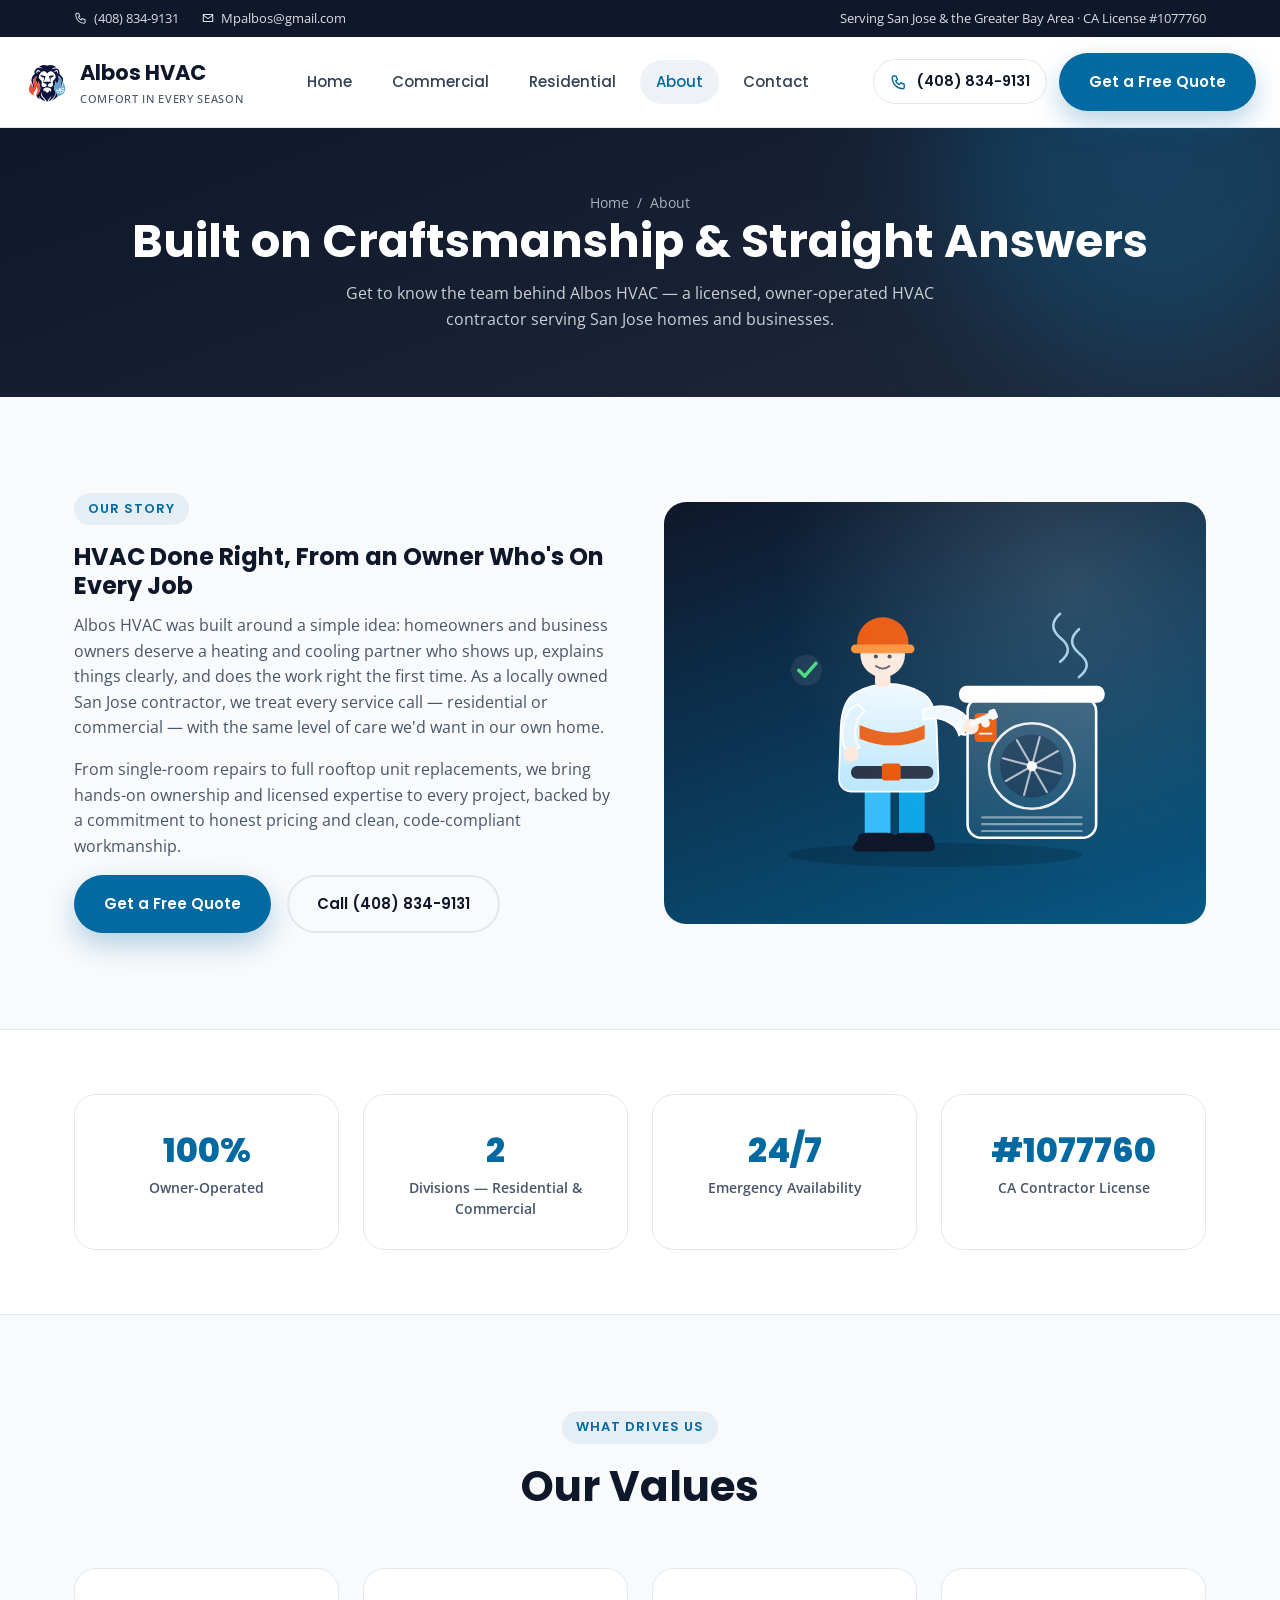
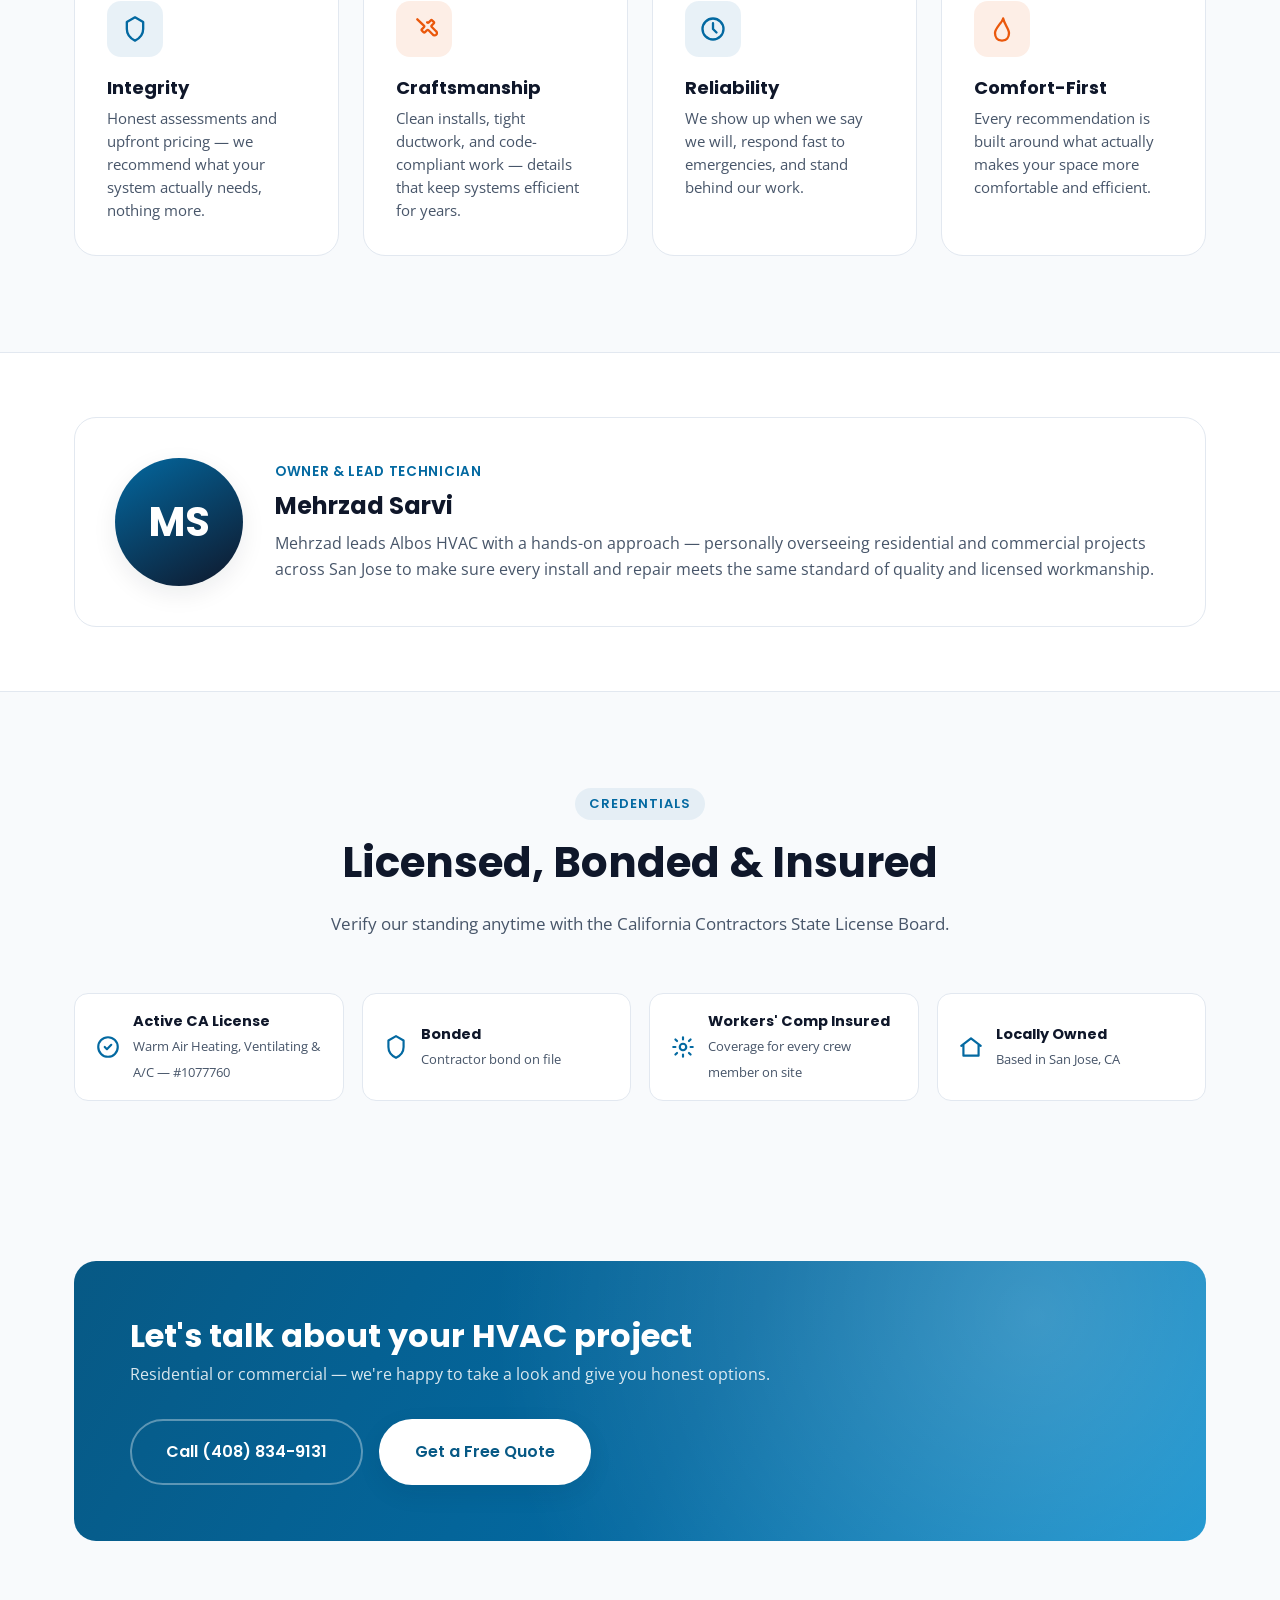
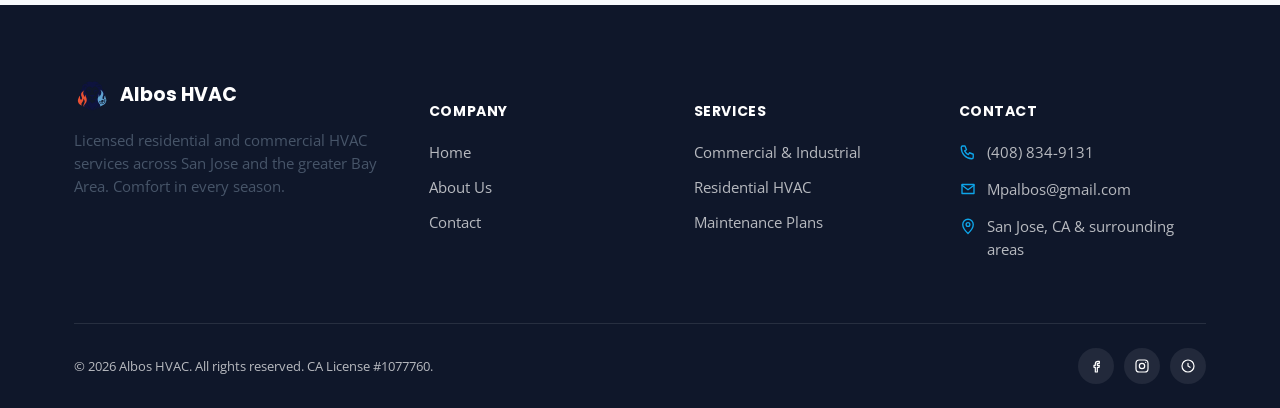
==== commit 4353f44b: "Add files via upload" ====
--- a/about.html
+++ b/about.html
@@ -6,7 +6,7 @@
 <meta name="viewport" content="width=device-width, initial-scale=1.0">
 <title>About Albos HVAC | Licensed San Jose HVAC Contractor</title>
 <meta name="description" content="Albos HVAC is a licensed, owner-operated residential and commercial HVAC contractor serving San Jose, CA. Learn about our mission, values, and credentials.">
-<link rel="icon" href="data:image/svg+xml,<svg xmlns=%22http://www.w3.org/2000/svg%22 viewBox=%220 0 24 24%22><rect width=%2224%22 height=%2224%22 rx=%226%22 fill=%22%230F172A%22/><path d=%22M12 5v14M5 12h14M7.5 7.5l9 9M16.5 7.5l-9 9%22 stroke=%22%2338BDF8%22 stroke-width=%222%22 stroke-linecap=%22round%22/></svg>">
+<link rel="icon" type="image/svg+xml" href="assets/logo-icon.svg">
 <link rel="stylesheet" href="css/styles.css">
 </head>
 <body>
@@ -14,13 +14,13 @@
 <div class="top-bar">
   <div class="container">
     <div class="top-links">
-      <a href="tel:19168347027">
+      <a href="tel:14088349131">
         <svg viewBox="0 0 24 24" fill="none" stroke="currentColor" stroke-width="1.8" stroke-linecap="round" stroke-linejoin="round"><path d="M4 4h4l2 5-2.5 1.5a11 11 0 0 0 5 5L14 13l5 2v4a2 2 0 0 1-2 2C9.4 21 3 14.6 3 6a2 2 0 0 1 2-2z"/></svg>
-        (916) 834-7027
+        (408) 834-9131
       </a>
-      <a href="mailto:info@alboshvac.com">
+      <a href="mailto:Mpalbos@gmail.com">
         <svg viewBox="0 0 24 24" fill="none" stroke="currentColor" stroke-width="1.8" stroke-linecap="round" stroke-linejoin="round"><path d="M4 6h16v12H4z"/><path d="M4 7l8 6 8-6"/></svg>
-        info@alboshvac.com
+        Mpalbos@gmail.com
       </a>
     </div>
     <div class="top-links">
@@ -33,21 +33,21 @@
   <div class="nav-wrap">
     <a href="index.html" class="logo">
       <span class="mark">
-        <svg viewBox="0 0 24 24" fill="none" stroke="currentColor" stroke-width="2" stroke-linecap="round" stroke-linejoin="round"><path d="M3 11l9-7 9 7"/><path d="M5 10v10h14V10"/><path d="M9 20v-6h6v6"/></svg>
+        <img src="assets/logo-icon.svg" alt="Albos HVAC logo" width="46" height="46">
       </span>
       <span>Albos HVAC<small>Comfort in Every Season</small></span>
     </a>
     <nav class="main-nav">
       <a href="index.html" class="nav-link">Home</a>
+      <a href="index.html#commercial" class="nav-link">Commercial</a>
       <a href="index.html#residential" class="nav-link">Residential</a>
-      <a href="index.html#commercial" class="nav-link">Commercial</a>
       <a href="about.html" class="nav-link active">About</a>
       <a href="contact.html" class="nav-link">Contact</a>
     </nav>
     <div class="header-actions">
-      <a href="tel:19168347027" class="phone-pill">
+      <a href="tel:14088349131" class="phone-pill">
         <svg viewBox="0 0 24 24" fill="none" stroke="currentColor" stroke-width="1.8" stroke-linecap="round" stroke-linejoin="round"><path d="M4 4h4l2 5-2.5 1.5a11 11 0 0 0 5 5L14 13l5 2v4a2 2 0 0 1-2 2C9.4 21 3 14.6 3 6a2 2 0 0 1 2-2z"/></svg>
-        <span>(916) 834-7027</span>
+        <span>(408) 834-9131</span>
       </a>
       <a href="contact.html" class="btn btn-primary header-cta">Get a Free Quote</a>
       <button class="nav-toggle" aria-label="Toggle navigation" aria-expanded="false">
@@ -76,11 +76,11 @@
         <p>From single-room repairs to full rooftop unit replacements, we bring hands-on ownership and licensed expertise to every project, backed by a commitment to honest pricing and clean, code-compliant workmanship.</p>
         <div class="cta-row">
           <a href="contact.html" class="btn btn-primary">Get a Free Quote</a>
-          <a href="tel:19168347027" class="btn btn-outline-dark">Call (916) 834-7027</a>
+          <a href="tel:14088349131" class="btn btn-outline-dark">Call (408) 834-9131</a>
         </div>
       </div>
       <div class="service-visual" style="border-radius:var(--radius-lg);">
-        <svg class="big-icon" viewBox="0 0 24 24" fill="none" stroke="currentColor" stroke-width="1.2" stroke-linecap="round" stroke-linejoin="round" style="width:55%;"><path d="M3 11l9-7 9 7"/><path d="M5 10v10h14V10"/><path d="M9 20v-6h6v6"/><path d="M12 3v3"/><circle cx="12" cy="13" r="2"/></svg>
+        <img src="assets/illustration-technician.svg" alt="Albos HVAC technician servicing an outdoor condenser unit" style="width:88%; max-width:360px;">
       </div>
     </div>
   </div>
@@ -170,7 +170,7 @@
         <p>Residential or commercial — we're happy to take a look and give you honest options.</p>
       </div>
       <div class="cta-row">
-        <a href="tel:19168347027" class="btn btn-outline btn-lg">Call (916) 834-7027</a>
+        <a href="tel:14088349131" class="btn btn-outline btn-lg">Call (408) 834-9131</a>
         <a href="contact.html" class="btn btn-lg" style="background:#fff; color:var(--color-accent-dark); box-shadow:var(--shadow-md);">Get a Free Quote</a>
       </div>
     </div>
@@ -183,7 +183,7 @@
       <div>
         <div class="foot-logo">
           <span class="mark" style="width:36px;height:36px;">
-            <svg viewBox="0 0 24 24" fill="none" stroke="currentColor" stroke-width="2" stroke-linecap="round" stroke-linejoin="round" style="width:20px;height:20px;color:#fff;"><path d="M3 11l9-7 9 7"/><path d="M5 10v10h14V10"/><path d="M9 20v-6h6v6"/></svg>
+            <img src="assets/logo-icon.svg" alt="Albos HVAC logo" width="36" height="36">
           </span>
           <span>Albos HVAC</span>
         </div>
@@ -200,15 +200,15 @@
       <div>
         <h5>Services</h5>
         <ul>
+          <li><a href="index.html#commercial">Commercial &amp; Industrial</a></li>
           <li><a href="index.html#residential">Residential HVAC</a></li>
-          <li><a href="index.html#commercial">Commercial &amp; Industrial</a></li>
           <li><a href="contact.html">Maintenance Plans</a></li>
         </ul>
       </div>
       <div>
         <h5>Contact</h5>
-        <div class="footer-contact-item"><svg viewBox="0 0 24 24" fill="none" stroke="currentColor" stroke-width="1.8" stroke-linecap="round" stroke-linejoin="round"><path d="M4 4h4l2 5-2.5 1.5a11 11 0 0 0 5 5L14 13l5 2v4a2 2 0 0 1-2 2C9.4 21 3 14.6 3 6a2 2 0 0 1 2-2z"/></svg><a href="tel:19168347027">(916) 834-7027</a></div>
-        <div class="footer-contact-item"><svg viewBox="0 0 24 24" fill="none" stroke="currentColor" stroke-width="1.8" stroke-linecap="round" stroke-linejoin="round"><path d="M4 6h16v12H4z"/><path d="M4 7l8 6 8-6"/></svg><a href="mailto:info@alboshvac.com">info@alboshvac.com</a></div>
+        <div class="footer-contact-item"><svg viewBox="0 0 24 24" fill="none" stroke="currentColor" stroke-width="1.8" stroke-linecap="round" stroke-linejoin="round"><path d="M4 4h4l2 5-2.5 1.5a11 11 0 0 0 5 5L14 13l5 2v4a2 2 0 0 1-2 2C9.4 21 3 14.6 3 6a2 2 0 0 1 2-2z"/></svg><a href="tel:14088349131">(408) 834-9131</a></div>
+        <div class="footer-contact-item"><svg viewBox="0 0 24 24" fill="none" stroke="currentColor" stroke-width="1.8" stroke-linecap="round" stroke-linejoin="round"><path d="M4 6h16v12H4z"/><path d="M4 7l8 6 8-6"/></svg><a href="mailto:Mpalbos@gmail.com">Mpalbos@gmail.com</a></div>
         <div class="footer-contact-item"><svg viewBox="0 0 24 24" fill="none" stroke="currentColor" stroke-width="1.8" stroke-linecap="round" stroke-linejoin="round"><path d="M12 22s7-6.6 7-12A7 7 0 1 0 5 10c0 5.4 7 12 7 12z"/><circle cx="12" cy="10" r="2.5"/></svg><span>San Jose, CA &amp; surrounding areas</span></div>
       </div>
     </div>
--- a/css/styles.css
+++ b/css/styles.css
@@ -189,12 +189,11 @@
 
 .logo { display: flex; align-items: center; gap: 10px; font-family: var(--font-heading); font-weight: 700; font-size: 21px; color: var(--color-primary); }
 .logo .mark {
-  width: 42px; height: 42px; border-radius: 12px;
-  background: linear-gradient(135deg, var(--color-accent) 0%, var(--color-primary) 100%);
+  width: 46px; height: 46px;
   display: flex; align-items: center; justify-content: center;
-  box-shadow: var(--shadow-sm);
-}
-.logo .mark svg { width: 24px; height: 24px; color: #fff; }
+  flex-shrink: 0;
+}
+.logo .mark img { width: 100%; height: 100%; object-fit: contain; }
 .logo small { display: block; font-family: var(--font-body); font-weight: 500; font-size: 11px; letter-spacing: .06em; text-transform: uppercase; color: var(--color-fg-muted); }
 
 .main-nav { display: flex; align-items: center; gap: 8px; }
@@ -234,8 +233,7 @@
 @media (max-width: 640px) {
   .nav-wrap { padding: 12px 16px; }
   .logo { font-size: 17px; gap: 8px; }
-  .logo .mark { width: 36px; height: 36px; }
-  .logo .mark svg { width: 20px; height: 20px; }
+  .logo .mark { width: 38px; height: 38px; }
   .logo small { display: none; }
   .phone-pill { display: none; }
   .header-actions { gap: 8px; }
@@ -275,8 +273,19 @@
 }
 .hero-badge svg { width: 16px; height: 16px; color: var(--color-accent-light); }
 
-/* Hero visual: animated equipment illustration */
-.hero-visual { position: relative; display: flex; align-items: center; justify-content: center; }
+/* Hero visual: animated equipment illustration + cursor parallax
+   Elements with [data-depth] get their `transform` set continuously by JS
+   (see js/main.js "Hero parallax") in response to mouse position, so they
+   must NOT also carry a CSS animation on `transform` themselves — the two
+   would fight over the same property. The idle "floaty" bob is applied to
+   a nested .chip-bob wrapper instead, keeping it independent of the
+   parallax transform living on the parent .float-chip. */
+.hero-visual { position: relative; display: flex; align-items: center; justify-content: center; perspective: 1000px; }
+.hero-glow {
+  position: absolute; width: 520px; height: 520px; border-radius: 50%;
+  background: radial-gradient(circle, rgba(14,165,233,.35), rgba(234,88,12,.12) 55%, transparent 72%);
+  filter: blur(30px); z-index: 0;
+}
 .hero-orb {
   width: min(420px, 90%);
   aspect-ratio: 1;
@@ -284,34 +293,42 @@
   background: radial-gradient(circle at 32% 28%, rgba(255,255,255,.16), rgba(255,255,255,0) 60%), linear-gradient(150deg, rgba(3,105,161,.55), rgba(15,23,42,.15));
   border: 1px solid rgba(255,255,255,.18);
   display: flex; align-items: center; justify-content: center;
-  position: relative;
-}
-.hero-orb svg.house { width: 54%; height: 54%; color: #fff; opacity: .95; }
+  position: relative; z-index: 1;
+  overflow: visible;
+}
+.hero-orb .tech-illustration { width: 78%; height: auto; filter: drop-shadow(0 18px 30px rgba(0,0,0,.35)); }
+[data-depth] { transform: translate3d(0,0,0); will-change: transform; }
 .float-chip {
   position: absolute;
   background: #fff;
   color: var(--color-primary);
   border-radius: var(--radius-md);
   box-shadow: var(--shadow-lg);
-  padding: 12px 16px;
-  display: flex; align-items: center; gap: 10px;
+  padding: 0;
   font-family: var(--font-heading); font-weight: 600; font-size: 13.5px;
-  animation: floaty 5s ease-in-out infinite;
-}
+  z-index: 2;
+}
+.chip-bob { display: flex; align-items: center; gap: 10px; padding: 12px 16px; animation: floaty 5s ease-in-out infinite; }
 .float-chip svg { width: 20px; height: 20px; }
-.float-chip.chip-cool { top: 6%; left: -4%; animation-delay: .2s; }
+.float-chip.chip-cool { top: 6%; left: -4%; }
+.float-chip.chip-cool .chip-bob { animation-delay: .2s; }
 .float-chip.chip-cool svg { color: var(--color-accent-light); }
-.float-chip.chip-heat { bottom: 10%; right: -6%; animation-delay: 1.1s; }
+.float-chip.chip-heat { bottom: 10%; right: -6%; }
+.float-chip.chip-heat .chip-bob { animation-delay: 1.1s; }
 .float-chip.chip-heat svg { color: var(--color-warm); }
-.float-chip.chip-air { top: 48%; left: -12%; animation-delay: 2s; }
+.float-chip.chip-air { top: 48%; left: -12%; }
+.float-chip.chip-air .chip-bob { animation-delay: 2s; }
 .float-chip.chip-air svg { color: var(--color-success); }
 @media (max-width: 640px) {
-  .float-chip { padding: 9px 12px; font-size: 12px; }
+  .chip-bob { padding: 9px 12px; font-size: 12px; }
   .float-chip.chip-cool { left: 0; }
   .float-chip.chip-air { left: 0; }
   .float-chip.chip-heat { right: 0; }
 }
 @keyframes floaty { 0%, 100% { transform: translateY(0); } 50% { transform: translateY(-14px); } }
+@media (prefers-reduced-motion: reduce) {
+  .chip-bob { animation: none; }
+}
 
 /* ---------- Trust strip ---------- */
 .trust-strip { background: var(--color-surface); border-bottom: 1px solid var(--color-border); }
@@ -328,6 +345,18 @@
   transition: transform var(--transition), box-shadow var(--transition), border-color var(--transition);
 }
 .card:hover { transform: translateY(-6px); box-shadow: var(--shadow-lg); border-color: transparent; }
+/* Cursor-follow spotlight — JS (see "Card spotlight" in main.js) sets --mx/--my
+   custom properties to the pointer position on each card; the gradient below
+   just reads them, so there is no per-frame JS work for this effect. */
+.card { position: relative; overflow: hidden; }
+.card::before {
+  content: "";
+  position: absolute; inset: 0;
+  background: radial-gradient(240px circle at var(--mx, 50%) var(--my, 0%), rgba(3,105,161,.10), transparent 65%);
+  opacity: 0; transition: opacity .35s ease;
+  pointer-events: none;
+}
+.card:hover::before { opacity: 1; }
 
 .icon-badge {
   width: 56px; height: 56px; border-radius: var(--radius-md);
@@ -369,7 +398,17 @@
 }
 .service-visual.commercial { background: linear-gradient(160deg, #0F172A 0%, #334155 100%); }
 .service-visual svg.big-icon { width: 42%; max-width: 180px; color: rgba(255,255,255,.92); }
-.service-visual::after { content:""; position:absolute; inset:0; background: radial-gradient(circle at 75% 20%, rgba(255,255,255,.14), transparent 55%); }
+.service-visual::after { content:""; position:absolute; inset:0; background: radial-gradient(circle at 75% 20%, rgba(255,255,255,.14), transparent 55%); z-index: 1; pointer-events: none; }
+/* Photo variant: real job-site photos fill the card edge-to-edge, with the
+   existing gradient (kept as a base layer + a darkening wash) showing
+   through only where the photo doesn't fully cover, and the same soft
+   highlight overlay from ::after on top for visual consistency with the
+   icon-only cards elsewhere on the site. */
+.service-visual.has-photo { padding: 0; }
+.service-visual .visual-photo {
+  position: absolute; inset: 0; width: 100%; height: 100%;
+  object-fit: cover; z-index: 0;
+}
 
 .tag-list { display: flex; flex-wrap: wrap; gap: 10px; margin-top: 22px; }
 .tag {
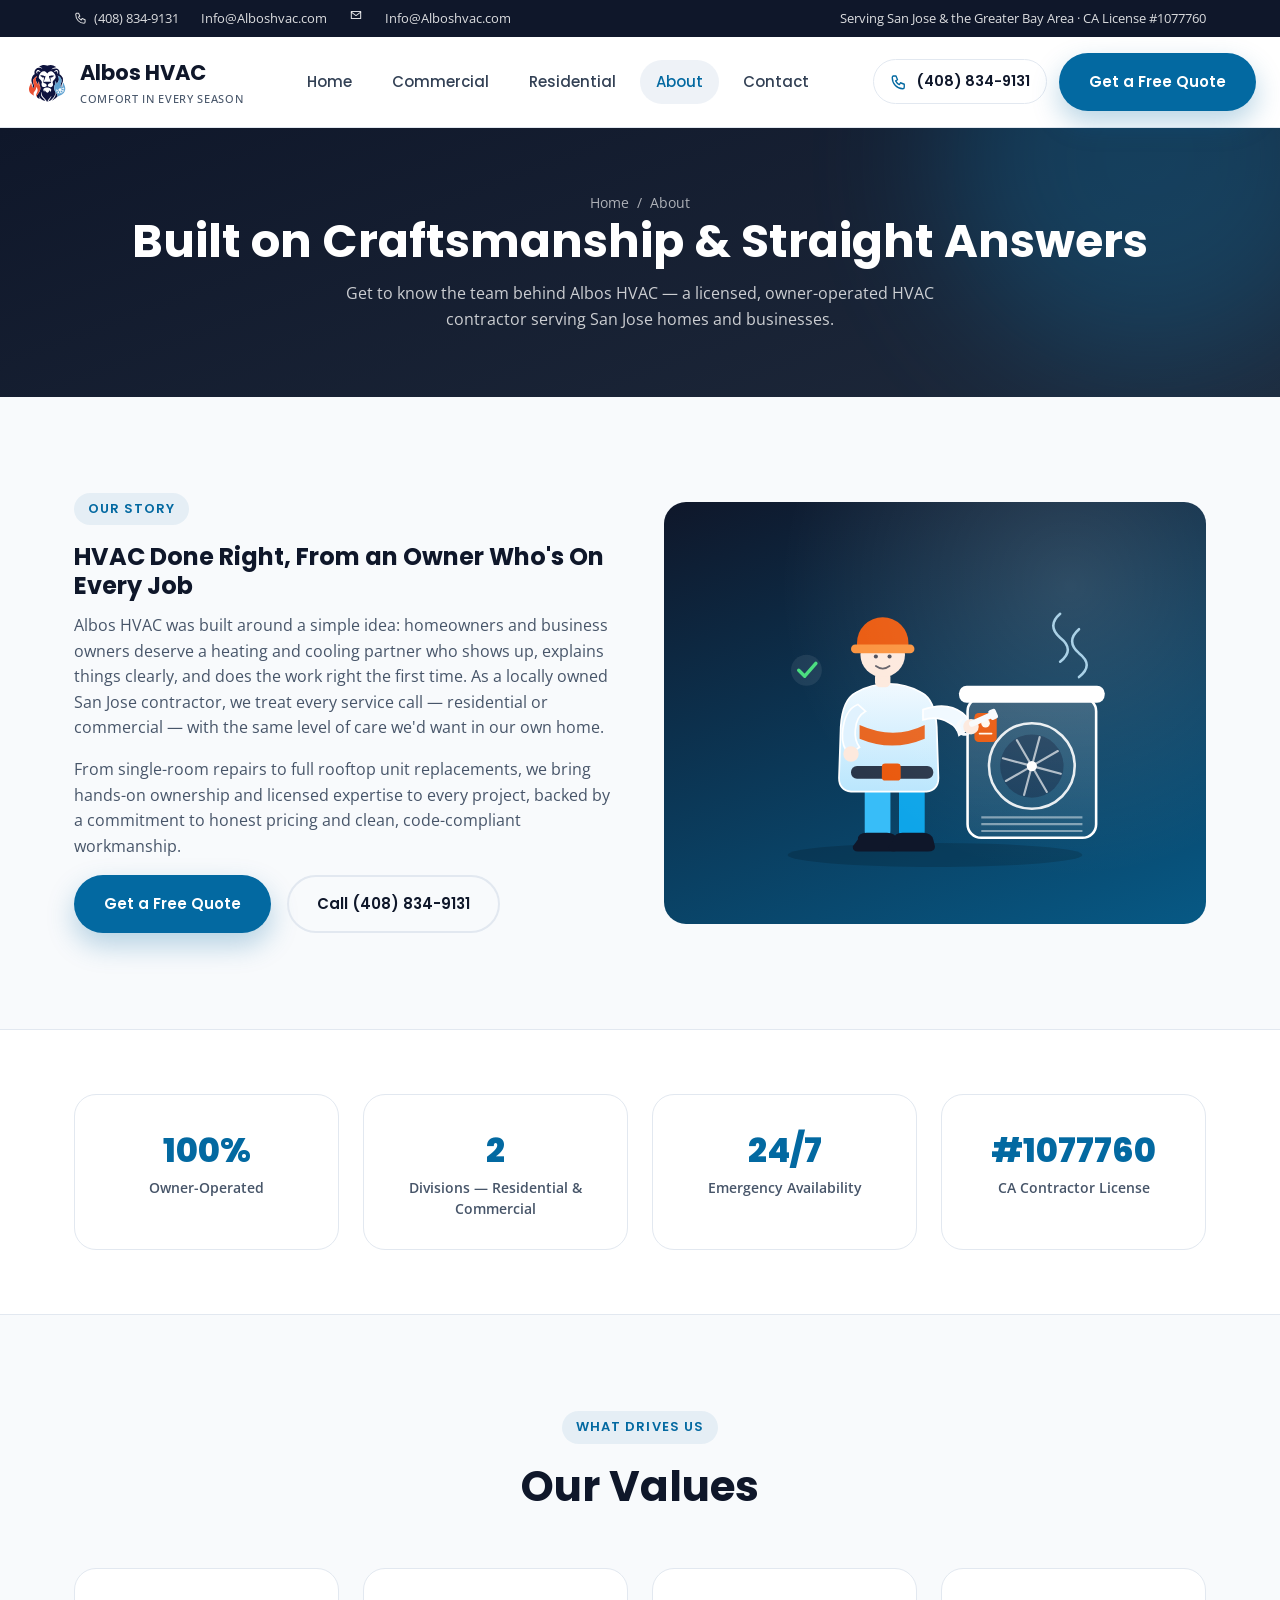
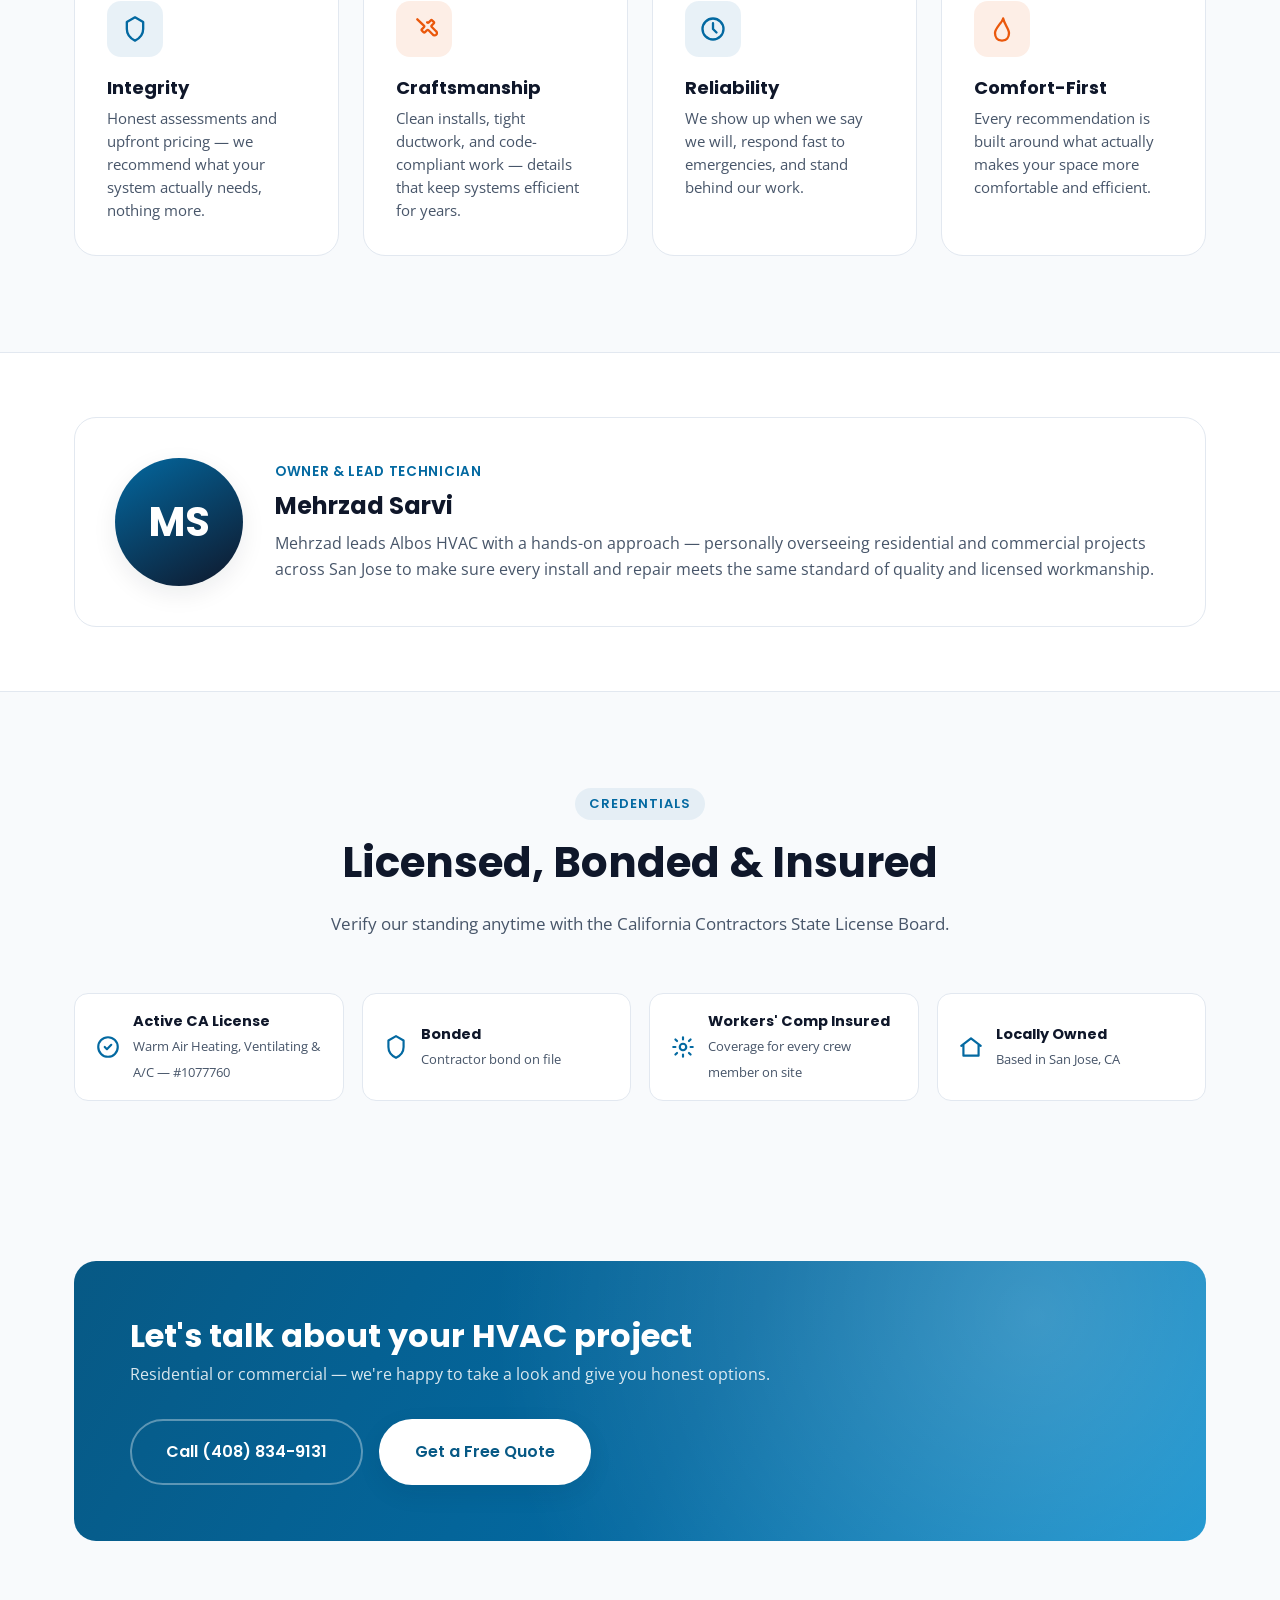
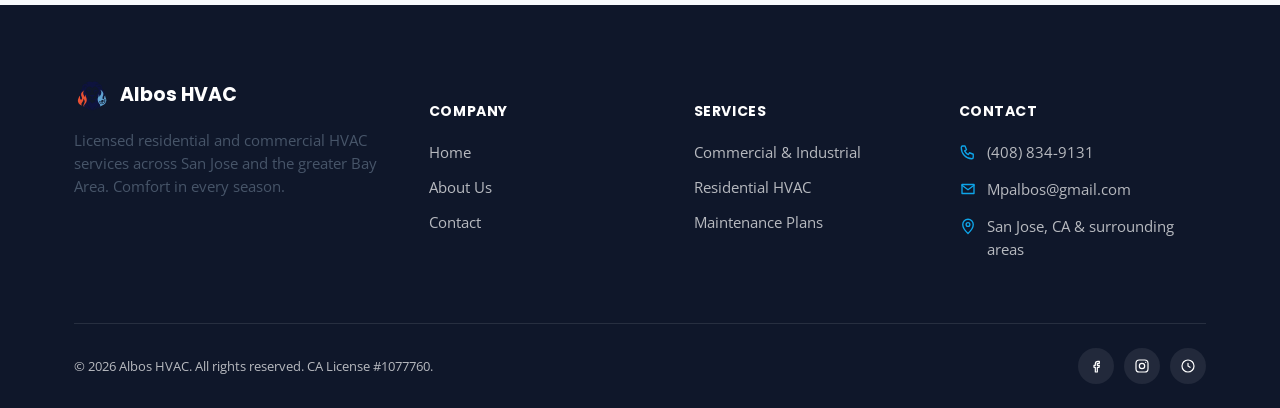
==== commit 7068997b: "Update about.html" ====
--- a/about.html
+++ b/about.html
@@ -18,9 +18,9 @@
         <svg viewBox="0 0 24 24" fill="none" stroke="currentColor" stroke-width="1.8" stroke-linecap="round" stroke-linejoin="round"><path d="M4 4h4l2 5-2.5 1.5a11 11 0 0 0 5 5L14 13l5 2v4a2 2 0 0 1-2 2C9.4 21 3 14.6 3 6a2 2 0 0 1 2-2z"/></svg>
         (408) 834-9131
       </a>
-      <a href="mailto:Mpalbos@gmail.com">
+      <a href="mailto:Info@Alboshvac.com">Info@Alboshvac.com</a>
         <svg viewBox="0 0 24 24" fill="none" stroke="currentColor" stroke-width="1.8" stroke-linecap="round" stroke-linejoin="round"><path d="M4 6h16v12H4z"/><path d="M4 7l8 6 8-6"/></svg>
-        Mpalbos@gmail.com
+       Info@Alboshvac.com
       </a>
     </div>
     <div class="top-links">
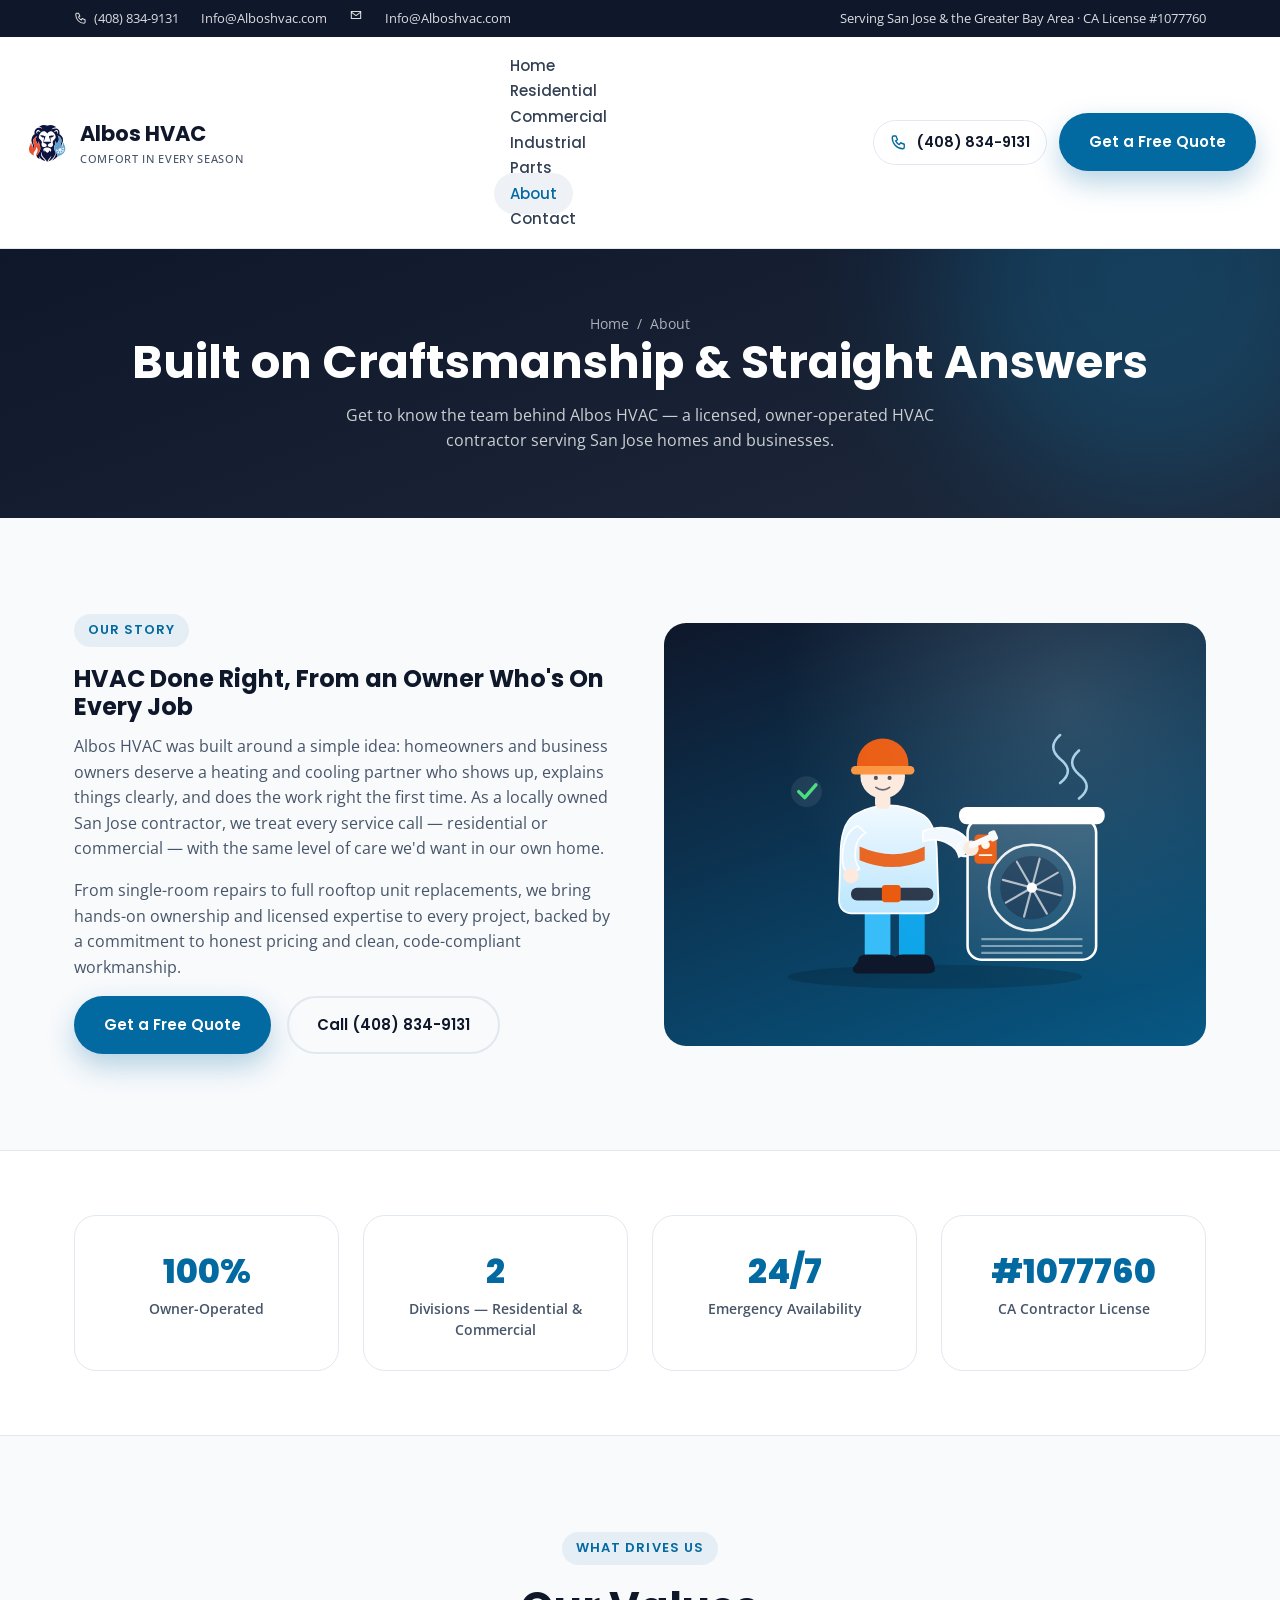
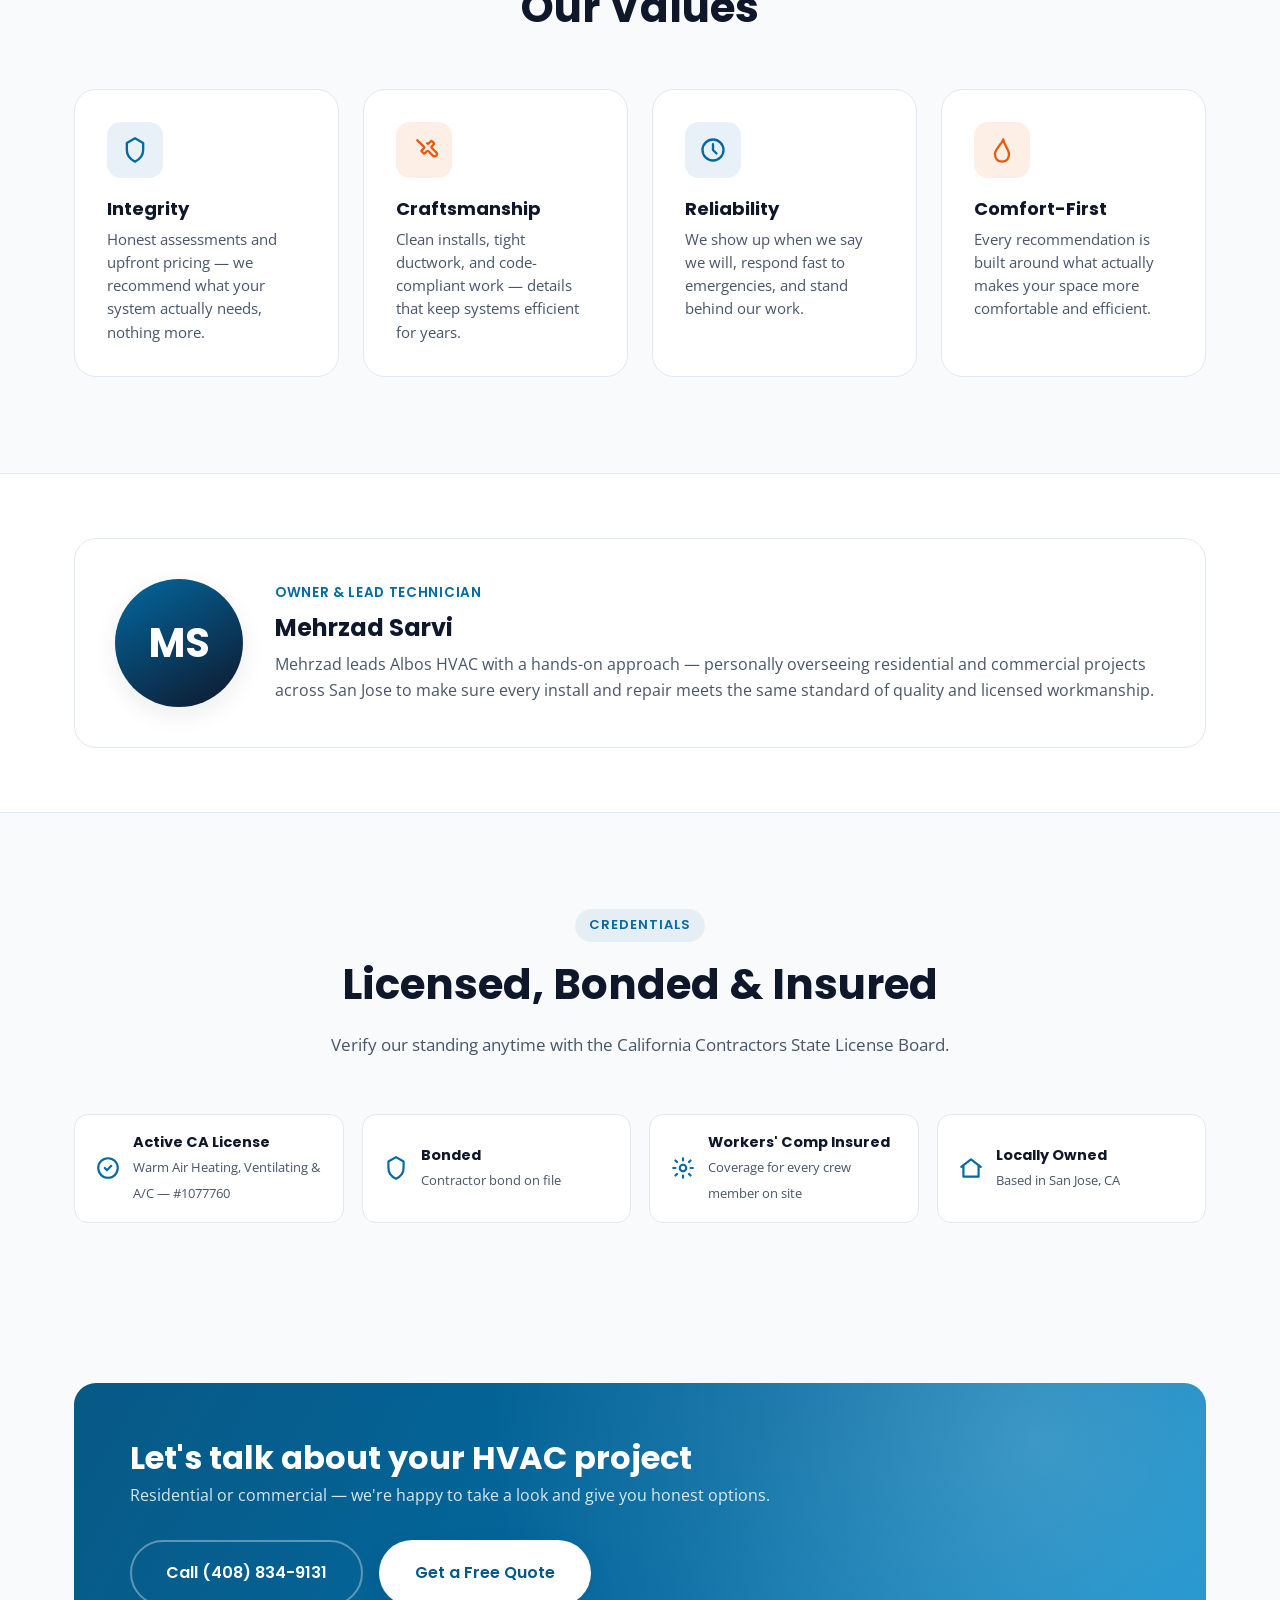
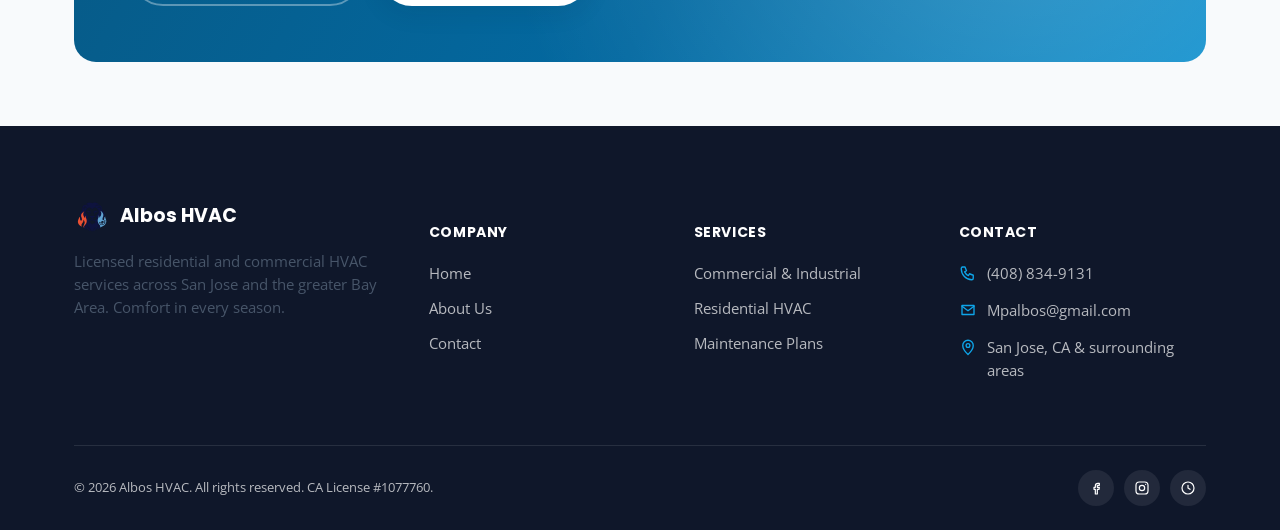
==== commit 5ca01a25: "Update about.html" ====
--- a/about.html
+++ b/about.html
@@ -37,13 +37,17 @@
       </span>
       <span>Albos HVAC<small>Comfort in Every Season</small></span>
     </a>
-    <nav class="main-nav">
-      <a href="index.html" class="nav-link">Home</a>
-      <a href="index.html#commercial" class="nav-link">Commercial</a>
-      <a href="index.html#residential" class="nav-link">Residential</a>
-      <a href="about.html" class="nav-link active">About</a>
-      <a href="contact.html" class="nav-link">Contact</a>
-    </nav>
+  <nav class="main-nav">
+  <ul class="flex items-center space-x-6">
+    <li><a href="index.html" class="nav-link">Home</a></li>
+    <li><a href="residential.html" class="nav-link">Residential</a></li>
+    <li><a href="commercial.html" class="nav-link">Commercial</a></li>
+    <li><a href="industrial.html" class="nav-link">Industrial</a></li>
+    <li><a href="parts.html" class="nav-link">Parts</a></li>
+    <li><a href="about.html" class="nav-link">About</a></li>
+    <li><a href="contact.html" class="nav-link">Contact</a></li>
+  </ul>
+</nav>
     <div class="header-actions">
       <a href="tel:14088349131" class="phone-pill">
         <svg viewBox="0 0 24 24" fill="none" stroke="currentColor" stroke-width="1.8" stroke-linecap="round" stroke-linejoin="round"><path d="M4 4h4l2 5-2.5 1.5a11 11 0 0 0 5 5L14 13l5 2v4a2 2 0 0 1-2 2C9.4 21 3 14.6 3 6a2 2 0 0 1 2-2z"/></svg>
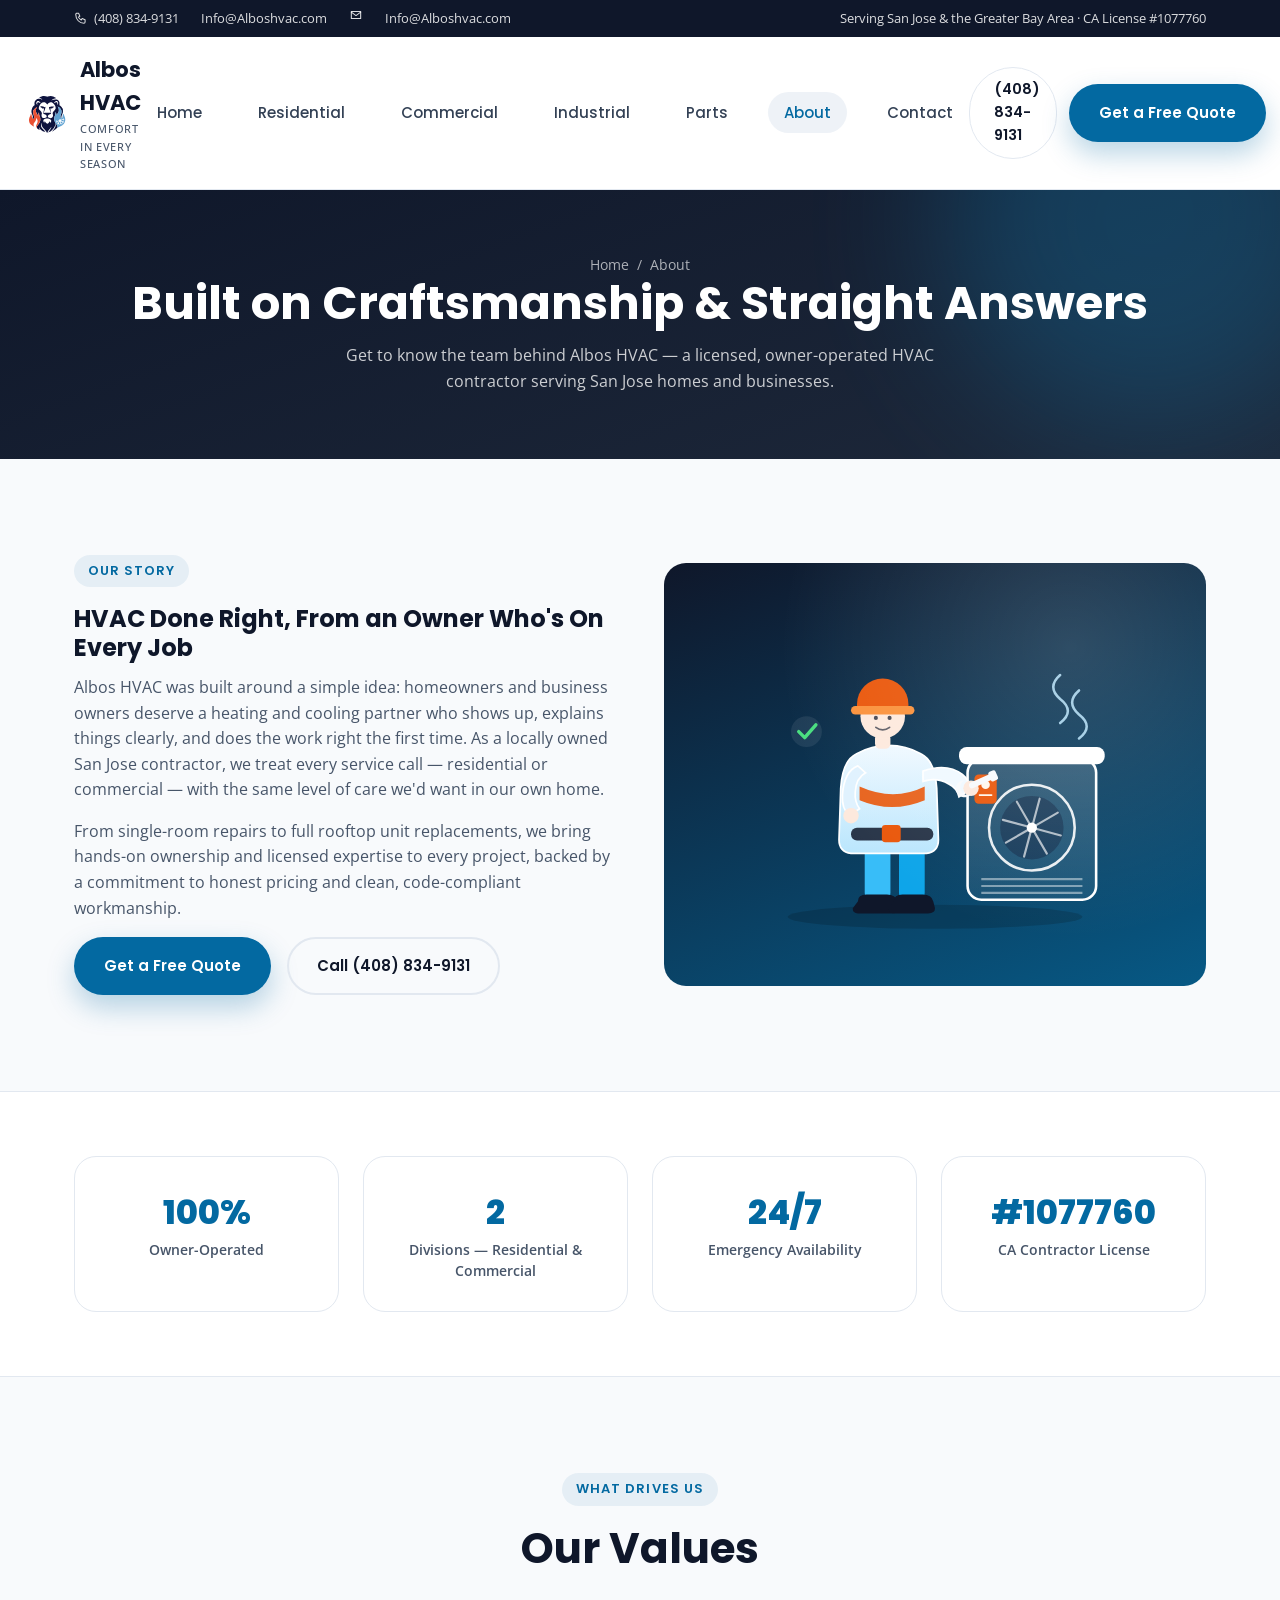
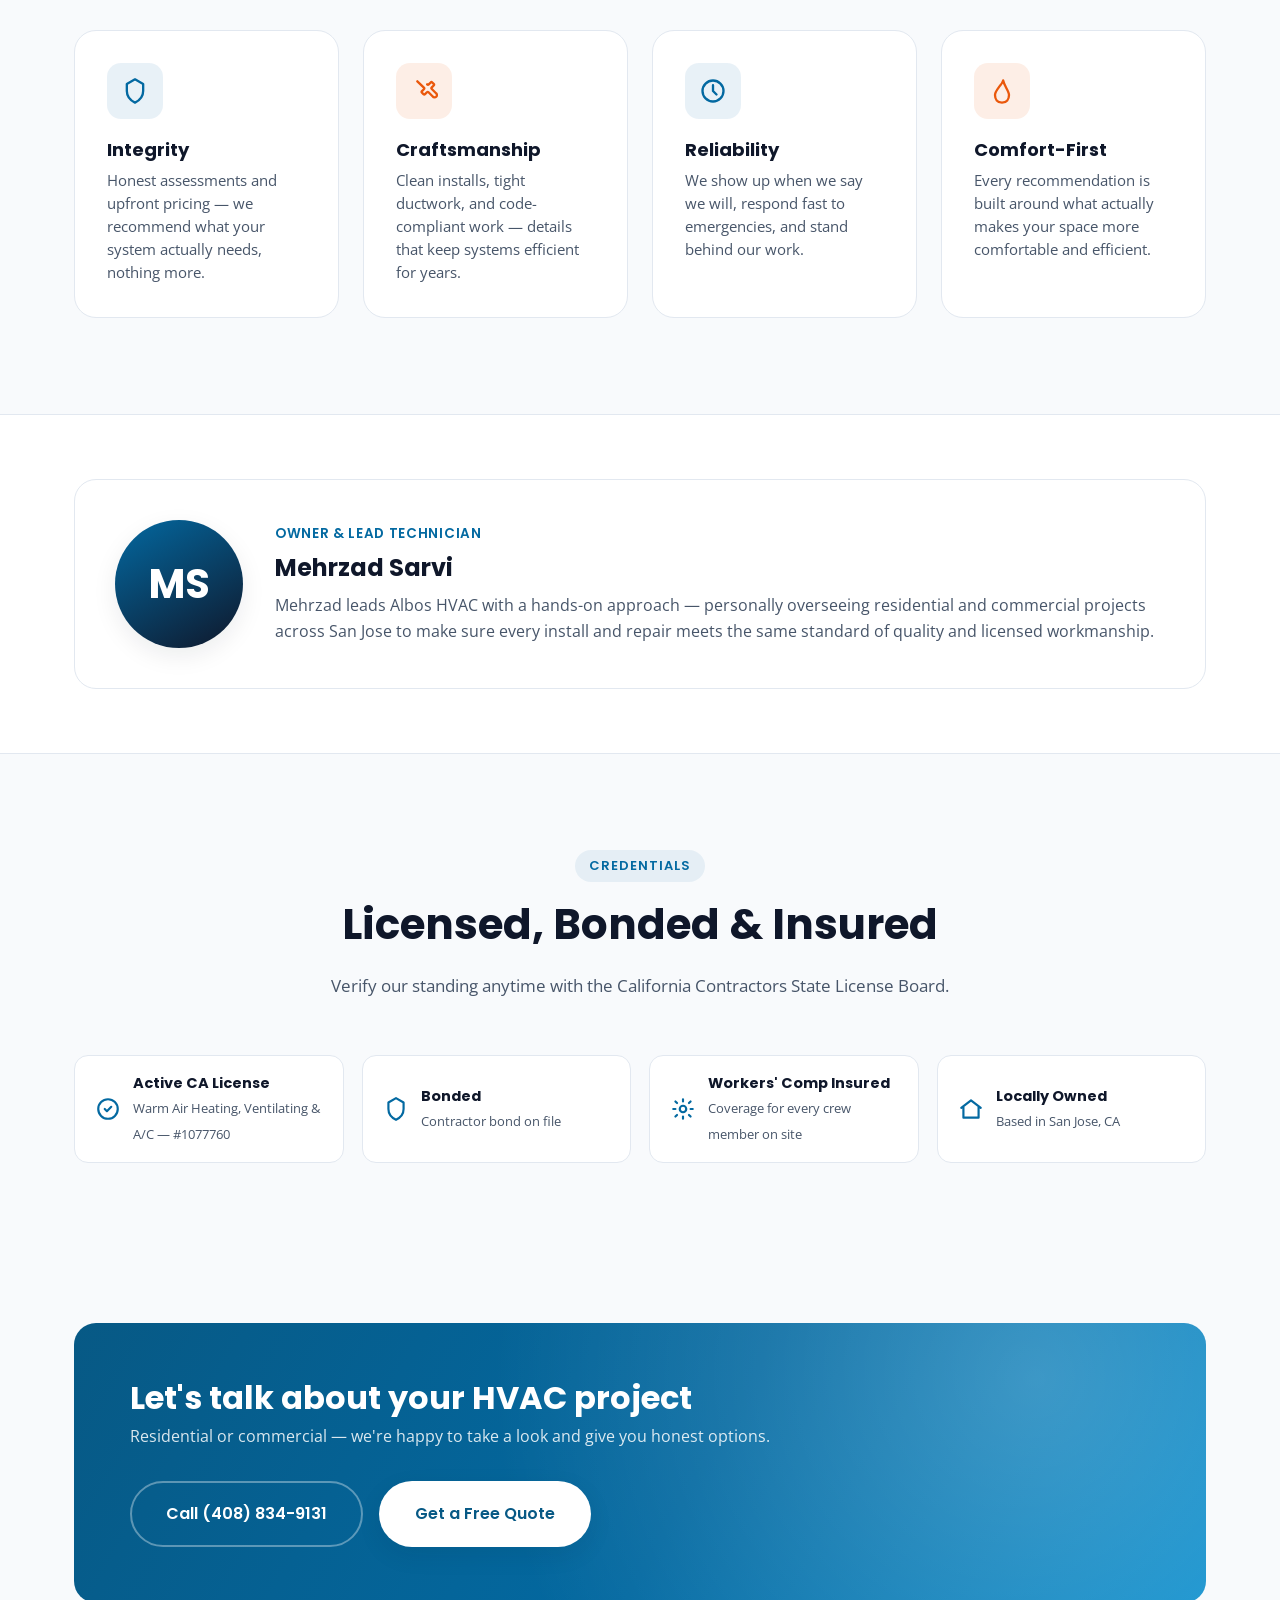
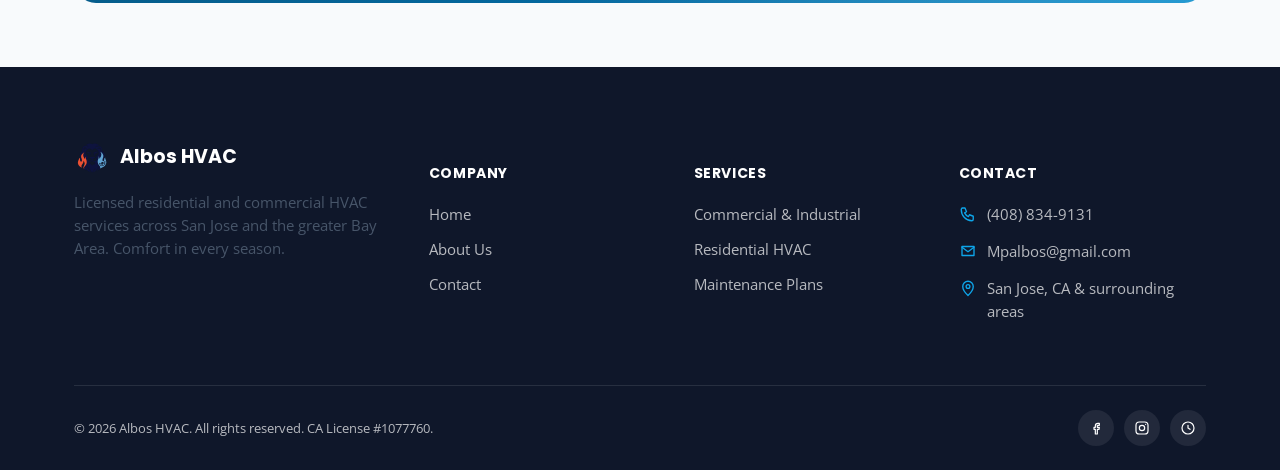
==== commit 9279a01d: "Refactor navigation to use flexbox layout Updated the navigation styles to use flexbox for better la" ====
--- a/about.html
+++ b/about.html
@@ -37,8 +37,8 @@
       </span>
       <span>Albos HVAC<small>Comfort in Every Season</small></span>
     </a>
-  <nav class="main-nav">
-  <ul class="flex items-center space-x-6">
+ <nav class="main-nav">
+  <ul style="display: flex; flex-direction: row; list-style: none; gap: 24px; align-items: center; margin: 0; padding: 0;">
     <li><a href="index.html" class="nav-link">Home</a></li>
     <li><a href="residential.html" class="nav-link">Residential</a></li>
     <li><a href="commercial.html" class="nav-link">Commercial</a></li>
